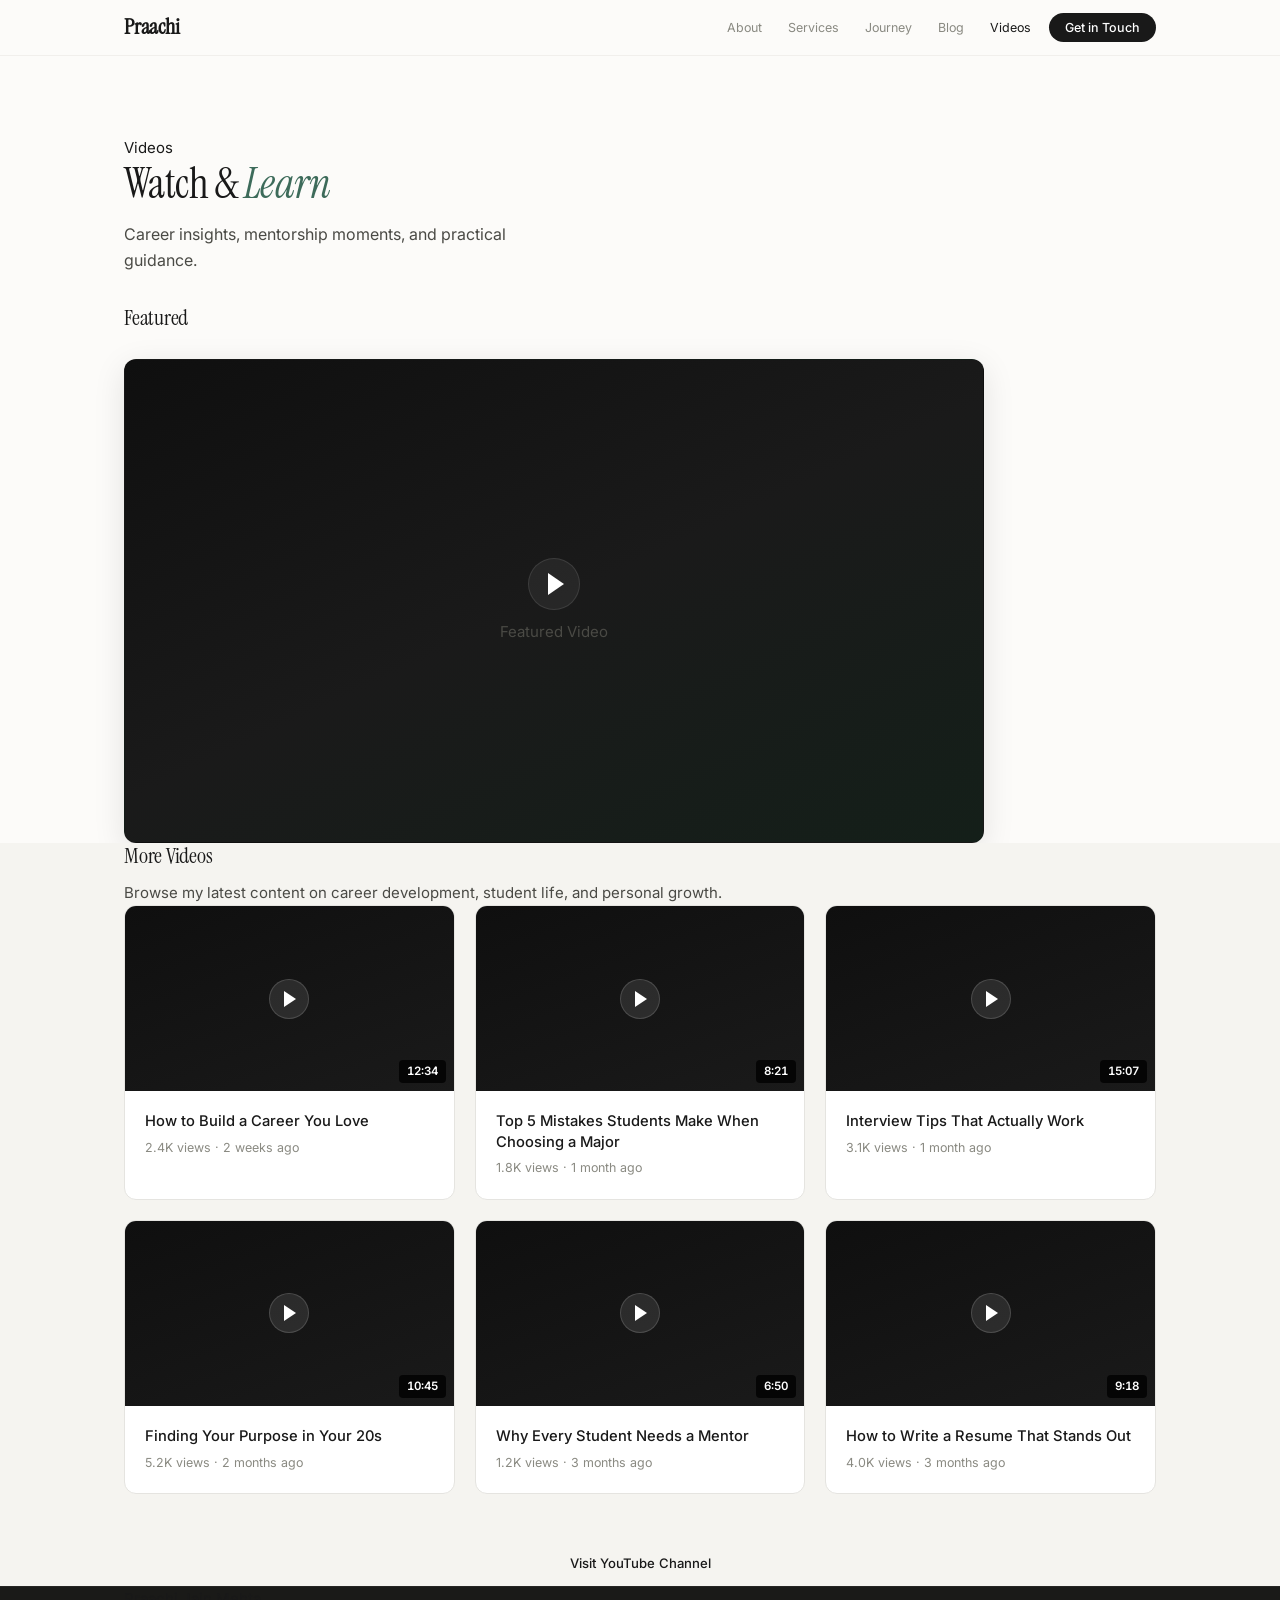
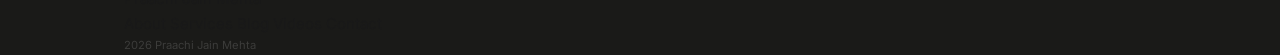
==== videos.html @ 2d302b3b "initial website draft" ====
<!DOCTYPE html>
<html lang="en">
<head>
  <meta charset="UTF-8" />
  <meta name="viewport" content="width=device-width, initial-scale=1.0" />
  <title>Videos — Praachi Jain Mehta</title>
  <meta name="description" content="Watch videos by Praachi Jain Mehta on career coaching, student counselling, and youth mentorship." />
  <link rel="preconnect" href="https://fonts.googleapis.com" />
  <link rel="preconnect" href="https://fonts.gstatic.com" crossorigin />
  <link href="https://fonts.googleapis.com/css2?family=Inter:wght@300;400;500;600&family=Instrument+Serif:ital@0;1&display=swap" rel="stylesheet" />
  <link rel="stylesheet" href="styles.css" />
  <link rel="stylesheet" href="videos.css" />
</head>
<body>

  <header class="nav-header">
    <nav class="nav container">
      <a href="index.html" class="nav-logo">Praachi<span class="nav-logo-dot"></span></a>
      <button class="nav-toggle" aria-label="Toggle menu">
        <span></span><span></span><span></span>
      </button>
      <ul class="nav-links">
        <li><a href="index.html#about">About</a></li>
        <li><a href="index.html#services">Services</a></li>
        <li><a href="index.html#achievements">Journey</a></li>
        <li><a href="index.html#blog">Blog</a></li>
        <li><a href="videos.html" class="active">Videos</a></li>
        <li><a href="index.html#contact" class="nav-cta">Get in Touch</a></li>
      </ul>
    </nav>
  </header>

  <main>
    <section class="videos-hero">
      <div class="container">
        <div class="section-label">Videos</div>
        <h1>Watch &amp; <em>Learn</em></h1>
        <p class="videos-hero-sub">Career insights, mentorship moments, and practical guidance.</p>
      </div>
    </section>

    <section class="videos-featured section">
      <div class="container">
        <h2>Featured</h2>
        <div class="video-embed-large">
          <div class="video-placeholder">
            <div class="video-placeholder-inner">
              <div class="play-btn">
                <svg width="20" height="24" viewBox="0 0 20 24" fill="none"><path d="M18 12L2 23V1L18 12Z" fill="white"/></svg>
              </div>
              <p class="video-placeholder-text">Featured Video</p>
            </div>
          </div>
        </div>
      </div>
    </section>

    <section class="videos-grid-section section">
      <div class="container">
        <h2>More Videos</h2>
        <p class="section-sub">Browse my latest content on career development, student life, and personal growth.</p>
        <div class="videos-grid">
          <div class="video-card">
            <div class="video-thumb">
              <div class="play-icon">
                <svg width="16" height="18" viewBox="0 0 16 18" fill="none"><path d="M14 9L2 17V1L14 9Z" fill="white"/></svg>
              </div>
              <span class="video-duration">12:34</span>
            </div>
            <div class="video-info">
              <h3>How to Build a Career You Love</h3>
              <p class="video-meta">2.4K views &middot; 2 weeks ago</p>
            </div>
          </div>
          <div class="video-card">
            <div class="video-thumb">
              <div class="play-icon">
                <svg width="16" height="18" viewBox="0 0 16 18" fill="none"><path d="M14 9L2 17V1L14 9Z" fill="white"/></svg>
              </div>
              <span class="video-duration">8:21</span>
            </div>
            <div class="video-info">
              <h3>Top 5 Mistakes Students Make When Choosing a Major</h3>
              <p class="video-meta">1.8K views &middot; 1 month ago</p>
            </div>
          </div>
          <div class="video-card">
            <div class="video-thumb">
              <div class="play-icon">
                <svg width="16" height="18" viewBox="0 0 16 18" fill="none"><path d="M14 9L2 17V1L14 9Z" fill="white"/></svg>
              </div>
              <span class="video-duration">15:07</span>
            </div>
            <div class="video-info">
              <h3>Interview Tips That Actually Work</h3>
              <p class="video-meta">3.1K views &middot; 1 month ago</p>
            </div>
          </div>
          <div class="video-card">
            <div class="video-thumb">
              <div class="play-icon">
                <svg width="16" height="18" viewBox="0 0 16 18" fill="none"><path d="M14 9L2 17V1L14 9Z" fill="white"/></svg>
              </div>
              <span class="video-duration">10:45</span>
            </div>
            <div class="video-info">
              <h3>Finding Your Purpose in Your 20s</h3>
              <p class="video-meta">5.2K views &middot; 2 months ago</p>
            </div>
          </div>
          <div class="video-card">
            <div class="video-thumb">
              <div class="play-icon">
                <svg width="16" height="18" viewBox="0 0 16 18" fill="none"><path d="M14 9L2 17V1L14 9Z" fill="white"/></svg>
              </div>
              <span class="video-duration">6:50</span>
            </div>
            <div class="video-info">
              <h3>Why Every Student Needs a Mentor</h3>
              <p class="video-meta">1.2K views &middot; 3 months ago</p>
            </div>
          </div>
          <div class="video-card">
            <div class="video-thumb">
              <div class="play-icon">
                <svg width="16" height="18" viewBox="0 0 16 18" fill="none"><path d="M14 9L2 17V1L14 9Z" fill="white"/></svg>
              </div>
              <span class="video-duration">9:18</span>
            </div>
            <div class="video-info">
              <h3>How to Write a Resume That Stands Out</h3>
              <p class="video-meta">4.0K views &middot; 3 months ago</p>
            </div>
          </div>
        </div>
        <div class="videos-cta">
          <a href="#" class="btn btn-secondary" target="_blank">Visit YouTube Channel</a>
        </div>
      </div>
    </section>
  </main>

  <footer class="footer">
    <div class="container footer-inner">
      <a href="index.html" class="footer-name">Praachi Jain Mehta</a>
      <nav class="footer-nav">
        <a href="index.html#about">About</a>
        <a href="index.html#services">Services</a>
        <a href="index.html#blog">Blog</a>
        <a href="videos.html">Videos</a>
        <a href="index.html#contact">Contact</a>
      </nav>
      <p class="footer-copy">2026 Praachi Jain Mehta</p>
    </div>
  </footer>

  <script src="script.js"></script>
</body>
</html>
---- styles.css ----
/* ========================================
   PRAACHI JAIN MEHTA — 3-Screen Design
   ======================================== */

*, *::before, *::after { box-sizing: border-box; margin: 0; padding: 0; }

:root {
  --bg: #FCFBF9;
  --surface: #FFFFFF;
  --surface-2: #F5F4F0;
  --dark: #111110;
  --dark-2: #1a1a18;
  --text: #191919;
  --text-2: #4a4a45;
  --text-3: #8a8a82;
  --accent: #3D6B5A;
  --accent-light: #EAF0ED;
  --accent-deep: #2D5243;
  --red-muted: #c45555;
  --border: #E5E4E0;
  --serif: 'Instrument Serif', Georgia, serif;
  --sans: 'Inter', system-ui, -apple-system, sans-serif;
  --radius: 12px;
  --radius-sm: 8px;
  --shadow: 0 2px 16px rgba(0,0,0,0.07);
  --shadow-lg: 0 8px 32px rgba(0,0,0,0.1);
  --max-w: 1080px;
  --nav-h: 56px;
  --ease: cubic-bezier(0.4, 0, 0.2, 1);
}

html { scroll-behavior: smooth; scroll-padding-top: var(--nav-h); }

body {
  font-family: var(--sans); background: var(--bg); color: var(--text);
  font-size: 15px; line-height: 1.65; -webkit-font-smoothing: antialiased; overflow-x: hidden;
}

a { color: inherit; text-decoration: none; }
ul { list-style: none; }
button { cursor: pointer; font-family: inherit; border: none; background: none; }
.container { max-width: var(--max-w); margin: 0 auto; padding: 0 24px; }

h1, h2, h3 { font-family: var(--serif); font-weight: 400; color: var(--text); }
h1 { font-size: clamp(1.8rem, 3.5vw, 2.6rem); line-height: 1.15; letter-spacing: -0.015em; }
h2 { font-size: clamp(1.6rem, 3vw, 2.2rem); line-height: 1.15; letter-spacing: -0.01em; }
h3 { font-size: 0.95rem; line-height: 1.3; font-family: var(--sans); font-weight: 600; }
h4 { font-size: 0.84rem; font-weight: 600; font-family: var(--sans); line-height: 1.35; }
p { color: var(--text-2); }
em { font-style: italic; }
strong { font-weight: 600; color: var(--text); }

.label {
  font-size: 0.68rem; font-weight: 600; letter-spacing: 0.16em;
  text-transform: uppercase; color: var(--accent); margin-bottom: 12px;
}
.label-light { color: rgba(255,255,255,0.4); }

/* BUTTONS */
.btn {
  display: inline-flex; align-items: center; gap: 8px;
  padding: 11px 24px; border-radius: 999px;
  font-size: 0.82rem; font-weight: 500; transition: all 0.25s var(--ease);
}
.btn-primary { background: var(--accent); color: #fff; }
.btn-primary:hover { background: var(--accent-deep); transform: translateY(-1px); box-shadow: 0 4px 16px rgba(61,107,90,0.3); }
.btn-ghost { color: var(--text-3); }
.btn-ghost:hover { color: var(--text); }

.btn-book {
  display: inline-flex; align-items: center; gap: 10px;
  padding: 16px 36px; border-radius: 999px;
  font-size: 0.92rem; font-weight: 600;
  background: #fff; color: var(--dark);
  transition: all 0.3s var(--ease);
  box-shadow: 0 2px 12px rgba(255,255,255,0.15);
}
.btn-book:hover {
  transform: translateY(-2px);
  box-shadow: 0 8px 32px rgba(255,255,255,0.2);
  background: var(--accent-light);
  color: var(--accent-deep);
}

/* ========================================
   NAV
   ======================================== */
.nav-header {
  position: fixed; top: 0; left: 0; right: 0; z-index: 100;
  background: rgba(252,251,249,0.9); backdrop-filter: blur(20px);
  -webkit-backdrop-filter: blur(20px); height: var(--nav-h);
  border-bottom: 1px solid rgba(229,228,224,0.5);
}
.nav { display: flex; align-items: center; justify-content: space-between; height: 100%; }
.nav-logo { font-family: var(--serif); font-size: 1.35rem; font-weight: 600; color: var(--text); letter-spacing: -0.01em; }
.nav-links { display: flex; align-items: center; gap: 2px; }
.nav-links a { font-size: 0.78rem; color: var(--text-3); padding: 6px 12px; border-radius: 999px; transition: color 0.2s; }
.nav-links a:hover { color: var(--text); }
.nav-cta {
  background: var(--text) !important; color: #fff !important;
  font-weight: 500 !important; padding: 7px 16px !important;
  margin-left: 4px !important;
}
.nav-cta:hover { background: var(--accent-deep) !important; }
.nav-toggle { display: none; flex-direction: column; gap: 4px; padding: 8px; }
.nav-toggle span { display: block; width: 18px; height: 1.5px; background: var(--text); border-radius: 2px; transition: all 0.3s; }

/* ========================================
   SCREEN LAYOUT
   ======================================== */
.screen { display: flex; align-items: center; }
.screen-grid {
  display: grid; grid-template-columns: 1fr 1fr;
  gap: 40px; align-items: center; width: 100%;
}
.screen-grid-flip { direction: ltr; }

/* ========================================
   SCREEN 1 — THE HOOK
   ======================================== */
.screen-1 {
  padding-top: calc(var(--nav-h) + 24px);
  padding-bottom: 24px;
  background: var(--bg);
}

.hook-questions { margin-bottom: 18px; }
.hook-questions h1 { margin-bottom: 10px; }
.hook-sub { font-size: 0.95rem; line-height: 1.7; max-width: 480px; }

.credibility-intro { margin-bottom: 18px; }
.credibility-intro p { font-size: 0.9rem; line-height: 1.65; margin-bottom: 8px; }
.cred-tagline { font-style: italic; color: var(--accent) !important; font-weight: 500; font-size: 0.92rem !important; }

.screen-1-cta { display: flex; gap: 10px; flex-wrap: wrap; }

/* Video containers */
.video-container {
  aspect-ratio: 16 / 9; border-radius: var(--radius); overflow: hidden;
  background: #0f0f0f; border: 1px solid rgba(0,0,0,0.06);
  box-shadow: var(--shadow-lg);
}
.video-container iframe { width: 100%; height: 100%; border: none; }

.video-placeholder {
  width: 100%; height: 100%;
  background: linear-gradient(155deg, #0f0f0f 0%, #1a1a1a 50%, #141f19 100%);
  display: flex; align-items: center; justify-content: center;
}
.video-placeholder-inner {
  display: flex; flex-direction: column; align-items: center; gap: 10px;
}
.play-btn {
  width: 52px; height: 52px; border-radius: 50%;
  background: rgba(255,255,255,0.06); border: 1px solid rgba(255,255,255,0.1);
  display: flex; align-items: center; justify-content: center; padding-left: 3px;
  transition: all 0.35s var(--ease);
}
.video-placeholder:hover .play-btn {
  background: var(--accent); border-color: var(--accent); transform: scale(1.08);
}
.video-placeholder-inner span {
  color: rgba(255,255,255,0.25); font-size: 0.72rem; font-weight: 500; letter-spacing: 0.06em;
}
.video-caption {
  font-size: 0.72rem; color: var(--text-3); text-align: center; margin-top: 10px;
}

/* ========================================
   SCREEN 2 — STORY + PROOF
   ======================================== */
.screen-2 {
  background: var(--surface);
  flex-direction: column;
  padding-top: var(--nav-h);
  min-height: auto;
}

.screen-2 > .container {
  padding-top: 64px;
  padding-bottom: 48px;
}

.screen-2-text h2 { margin-bottom: 20px; }
.screen-2-text p { font-size: 0.9rem; line-height: 1.75; margin-bottom: 12px; }
.story-closer { font-style: italic; color: var(--accent) !important; font-weight: 500; }

/* Awards strip */
.awards-strip {
  width: 100%; padding: 32px 0;
  background: var(--surface-2); border-top: 1px solid var(--border);
}
.awards-grid {
  display: grid; grid-template-columns: repeat(4, 1fr); gap: 24px;
}
.award {
  display: flex; gap: 14px; align-items: flex-start;
}
.award-icon {
  width: 40px; height: 40px; border-radius: 10px;
  background: var(--accent-light); color: var(--accent);
  display: flex; align-items: center; justify-content: center; flex-shrink: 0;
}
.award h4 { font-size: 0.8rem; color: var(--text); margin-bottom: 1px; }
.award span { font-size: 0.72rem; color: var(--text-3); }

/* ========================================
   SCREEN 3 — THE CTA
   ======================================== */
.screen-3 {
  background: var(--dark);
  color: #fff;
  padding: 80px 0;
  min-height: auto;
}

.cta-layout {
  display: grid; grid-template-columns: 1.2fr 0.8fr; gap: 64px; align-items: start;
}

.cta-content h2 { color: #fff; margin-bottom: 16px; }
.cta-content h2 em { color: #8BC4A9; }
.cta-desc { color: rgba(255,255,255,0.6); font-size: 0.92rem; line-height: 1.7; margin-bottom: 36px; }

.what-you-get { margin-bottom: 36px; }
.what-you-get h3 { color: rgba(255,255,255,0.5); font-size: 0.72rem; letter-spacing: 0.14em; text-transform: uppercase; margin-bottom: 16px; }

.benefit-list { display: flex; flex-direction: column; gap: 14px; }
.benefit {
  display: flex; gap: 12px; align-items: flex-start;
  font-size: 0.88rem; color: rgba(255,255,255,0.75); line-height: 1.55;
}
.benefit svg { color: var(--accent); flex-shrink: 0; margin-top: 1px; }
.benefit strong { color: #fff; }

.who-is-this-for { margin-bottom: 40px; }
.who-is-this-for h3 {
  color: rgba(255,255,255,0.5); font-size: 0.72rem;
  letter-spacing: 0.14em; text-transform: uppercase; margin-bottom: 14px;
}
.audience-tags { display: flex; flex-wrap: wrap; gap: 8px; }
.tag {
  font-size: 0.78rem; color: rgba(255,255,255,0.6);
  padding: 6px 14px; border: 1px solid rgba(255,255,255,0.12);
  border-radius: 999px; transition: all 0.2s;
}
.tag:hover { border-color: rgba(255,255,255,0.3); color: #fff; }

.book-note {
  font-size: 0.75rem; color: rgba(255,255,255,0.3);
  margin-top: 14px;
}

/* CTA Visual — Wave Graphic */
.cta-visual { padding-top: 24px; }

.wave-graphic {
  background: rgba(255,255,255,0.03);
  border: 1px solid rgba(255,255,255,0.06);
  border-radius: var(--radius);
  padding: 40px 36px;
  position: relative;
}

.wave-paths {
  display: grid;
  grid-template-columns: 1fr 1fr;
  gap: 32px;
  margin-bottom: 0;
}

.wave-path {
  display: flex;
  flex-direction: column;
  align-items: center;
  text-align: center;
}

.wave-label {
  font-size: 0.72rem; font-weight: 600; letter-spacing: 0.12em;
  text-transform: uppercase; color: rgba(255,255,255,0.3); margin-bottom: 16px;
}
.wave-label-good { color: var(--accent); }

.wave-animation {
  width: 100%;
  height: 120px;
  position: relative;
  overflow: hidden;
  border-radius: 8px;
  margin-bottom: 14px;
}

.wave-animation svg {
  width: 100%;
  height: 100%;
}

/* Chaotic wave - red tinted */
.wave-chaotic { background: rgba(196, 85, 85, 0.04); }
.wave-chaotic .wave-path-line {
  stroke: var(--red-muted);
  stroke-width: 3;
  fill: none;
  opacity: 0.7;
  stroke-dasharray: 600;
  stroke-dashoffset: 600;
  animation: drawWave 2s ease-out forwards;
}
.wave-chaotic .wave-figure {
  fill: var(--red-muted);
  opacity: 0.5;
  animation: figureDown 2s ease-out forwards;
}

/* Smooth wave - green tinted */
.wave-smooth { background: rgba(61, 107, 90, 0.06); }
.wave-smooth .wave-path-line {
  stroke: #8BC4A9;
  stroke-width: 3;
  fill: none;
  stroke-dasharray: 600;
  stroke-dashoffset: 600;
  animation: drawWave 2s ease-out 0.3s forwards;
}
.wave-smooth .wave-figure {
  fill: #8BC4A9;
  opacity: 0.8;
  animation: figureUp 2s ease-out 0.3s forwards;
}

@keyframes drawWave {
  to { stroke-dashoffset: 0; }
}
@keyframes figureDown {
  0% { transform: translate(0, 0); }
  100% { transform: translate(0, 8px); }
}
@keyframes figureUp {
  0% { transform: translate(0, 0); }
  100% { transform: translate(0, -8px); }
}

.wave-outcome {
  font-size: 0.82rem; color: var(--red-muted); font-weight: 600; opacity: 0.7;
}
.wave-outcome-good { color: #8BC4A9; opacity: 1; }

.thrive-message {
  text-align: center;
  margin-top: 36px;
}
.thrive-message p {
  font-family: var(--serif);
  font-size: clamp(1.3rem, 2.5vw, 1.7rem);
  color: rgba(255,255,255,0.7);
  line-height: 1.35;
}
.thrive-message strong {
  color: #8BC4A9;
  font-size: clamp(1.5rem, 3vw, 2rem);
  display: block;
  margin-top: 4px;
}

/* ========================================
   FOOTER
   ======================================== */
.footer {
  background: var(--dark-2);
  border-top: 1px solid rgba(255,255,255,0.05);
}

/* Row 1 — Speaking */
.footer-speaking {
  padding: 32px 0 24px;
  border-bottom: 1px solid rgba(255,255,255,0.06);
  text-align: center;
}
.footer-speaking-intro {
  font-size: 0.88rem;
  color: rgba(255,255,255,0.5);
  margin-bottom: 16px;
}
.speaking-topics {
  display: flex;
  flex-wrap: wrap;
  justify-content: center;
  gap: 8px;
  margin-bottom: 18px;
}
.speaking-topic {
  font-size: 0.75rem;
  color: rgba(255,255,255,0.55);
  padding: 6px 16px;
  border: 1px solid rgba(255,255,255,0.1);
  border-radius: 999px;
  transition: all 0.2s;
}
.speaking-topic:hover {
  border-color: rgba(255,255,255,0.25);
  color: rgba(255,255,255,0.8);
}
.footer-reach-out {
  font-size: 0.78rem;
  font-weight: 500;
  color: var(--accent);
  transition: color 0.2s;
}
.footer-reach-out:hover {
  color: #8BC4A9;
}

/* Row 2 — Contact bar */
.footer-contact {
  padding: 18px 0;
}
.footer-contact-inner {
  display: flex;
  align-items: center;
  justify-content: center;
  gap: 28px;
  flex-wrap: wrap;
}
.footer-link {
  display: inline-flex;
  align-items: center;
  gap: 6px;
  font-size: 0.75rem;
  color: rgba(255,255,255,0.35);
  transition: color 0.2s;
}
.footer-link:hover { color: rgba(255,255,255,0.7); }
.footer-link svg { width: 16px; height: 16px; flex-shrink: 0; }
.footer-copy {
  font-size: 0.7rem;
  color: rgba(255,255,255,0.15);
}

/* ========================================
   RESPONSIVE
   ======================================== */
@media (max-width: 900px) {
  .screen-1 { padding-top: calc(var(--nav-h) + 20px); padding-bottom: 24px; }

  .screen-grid { grid-template-columns: 1fr; gap: 32px; }

  .screen-1-video { order: -1; }

  .screen-2 > .container { padding-top: 48px; padding-bottom: 36px; }
  .screen-2-video { order: -1; }

  .awards-grid { grid-template-columns: repeat(2, 1fr); gap: 16px; }

  .screen-3 { padding: 56px 0; }
  .cta-layout { grid-template-columns: 1fr; gap: 40px; }

  .footer-contact-inner { gap: 16px; }
  .speaking-topics { gap: 6px; }
}

@media (max-width: 640px) {
  .container { padding: 0 18px; }
  :root { --nav-h: 48px; }

  .nav-links { display: none; }
  .nav-links.open {
    display: flex; flex-direction: column; position: fixed;
    top: var(--nav-h); left: 0; right: 0;
    background: rgba(252,251,249,0.98); backdrop-filter: blur(20px);
    border-bottom: 1px solid var(--border);
    padding: 12px 18px 18px; gap: 2px;
  }
  .nav-links.open .nav-cta {
    margin-left: 0 !important; margin-top: 8px !important;
    text-align: center; justify-content: center;
  }
  .nav-toggle { display: flex; }

  .screen-1 { padding-top: calc(var(--nav-h) + 16px); padding-bottom: 20px; }
  h1 { font-size: 1.55rem; }
  h2 { font-size: 1.4rem; }

  .screen-1-cta { flex-direction: column; }
  .screen-1-cta .btn { justify-content: center; }

  .awards-grid { grid-template-columns: 1fr; gap: 14px; }

  .btn-book { width: 100%; justify-content: center; padding: 14px 24px; font-size: 0.86rem; }

  .wave-graphic { padding: 24px; }
  .wave-paths { grid-template-columns: 1fr; gap: 20px; }
  .wave-animation { height: 90px; }

  .screen-3 { padding: 44px 0; }
}

@media (max-width: 380px) {
  h1 { font-size: 1.35rem; }
  .hook-sub { font-size: 0.86rem; }
  .credibility-intro p { font-size: 0.84rem; }
}

/* ========================================
   ANIMATIONS
   ======================================== */
@keyframes fadeIn {
  from { opacity: 0; transform: translateY(16px); }
  to   { opacity: 1; transform: translateY(0); }
}

.screen-1-text > * {
  opacity: 0; animation: fadeIn 0.5s var(--ease) forwards;
}
.screen-1-text > *:nth-child(1) { animation-delay: 0.05s; }
.screen-1-text > *:nth-child(2) { animation-delay: 0.15s; }
.screen-1-text > *:nth-child(3) { animation-delay: 0.25s; }

.screen-1-video {
  opacity: 0; animation: fadeIn 0.6s var(--ease) 0.3s forwards;
}

/* Scroll reveal */
.reveal { opacity: 0; transform: translateY(20px); transition: all 0.5s var(--ease); }
.reveal.visible { opacity: 1; transform: translateY(0); }

.nav-header.scrolled { box-shadow: 0 1px 8px rgba(0,0,0,0.05); }
.nav-links a.active { color: var(--text); }

::selection { background: var(--accent-light); color: var(--accent-deep); }
:focus-visible { outline: 2px solid var(--accent); outline-offset: 2px; }
::-webkit-scrollbar { width: 5px; }
::-webkit-scrollbar-track { background: transparent; }
::-webkit-scrollbar-thumb { background: var(--border); border-radius: 5px; }
---- videos.css ----
/* Videos Page */

.videos-hero {
  padding-top: calc(var(--nav-h) + 80px);
  padding-bottom: 32px;
}

.videos-hero h1 { margin-bottom: 12px; }
.videos-hero h1 em { color: var(--accent); }

.videos-hero-sub {
  font-size: 1rem;
  color: var(--text-2);
  max-width: 420px;
}

.videos-featured h2 {
  margin-bottom: 28px;
  font-size: 1.4rem;
}

.video-embed-large {
  max-width: 860px;
}

.video-embed-large .video-placeholder {
  aspect-ratio: 16 / 9;
  border-radius: var(--radius);
  overflow: hidden;
  border: 1px solid rgba(0,0,0,0.06);
  box-shadow: var(--shadow-lg);
}

.videos-grid-section { background: var(--surface-2); }
.videos-grid-section h2 { margin-bottom: 12px; font-size: 1.4rem; }

.videos-grid {
  display: grid;
  grid-template-columns: repeat(3, 1fr);
  gap: 20px;
  margin-bottom: 48px;
}

.video-card {
  background: var(--surface);
  border: 1px solid var(--border);
  border-radius: var(--radius);
  overflow: hidden;
  transition: all 0.25s var(--ease);
  cursor: pointer;
}

.video-card:hover {
  box-shadow: var(--shadow-lg);
  transform: translateY(-3px);
  border-color: transparent;
}

.video-thumb {
  aspect-ratio: 16 / 9;
  background: linear-gradient(160deg, #0f0f0f, #1a1a1a);
  display: flex;
  align-items: center;
  justify-content: center;
  position: relative;
}

.play-icon {
  width: 40px;
  height: 40px;
  border-radius: 50%;
  background: rgba(255,255,255,0.1);
  border: 1px solid rgba(255,255,255,0.15);
  display: flex;
  align-items: center;
  justify-content: center;
  padding-left: 2px;
  transition: all 0.3s;
}

.video-card:hover .play-icon {
  background: var(--accent);
  border-color: var(--accent);
}

.video-duration {
  position: absolute;
  bottom: 8px;
  right: 8px;
  background: rgba(0,0,0,0.8);
  color: #fff;
  font-size: 0.72rem;
  font-weight: 600;
  padding: 2px 8px;
  border-radius: 4px;
  font-variant-numeric: tabular-nums;
}

.video-info { padding: 20px; }

.video-info h3 {
  font-family: var(--sans);
  font-weight: 500;
  font-size: 0.92rem;
  line-height: 1.4;
  margin-bottom: 6px;
  color: var(--text);
}

.video-meta {
  font-size: 0.78rem;
  color: var(--text-3);
}

.videos-cta { text-align: center; }

@media (max-width: 900px) {
  .videos-grid { grid-template-columns: repeat(2, 1fr); }
}

@media (max-width: 640px) {
  .videos-grid { grid-template-columns: 1fr; }
}
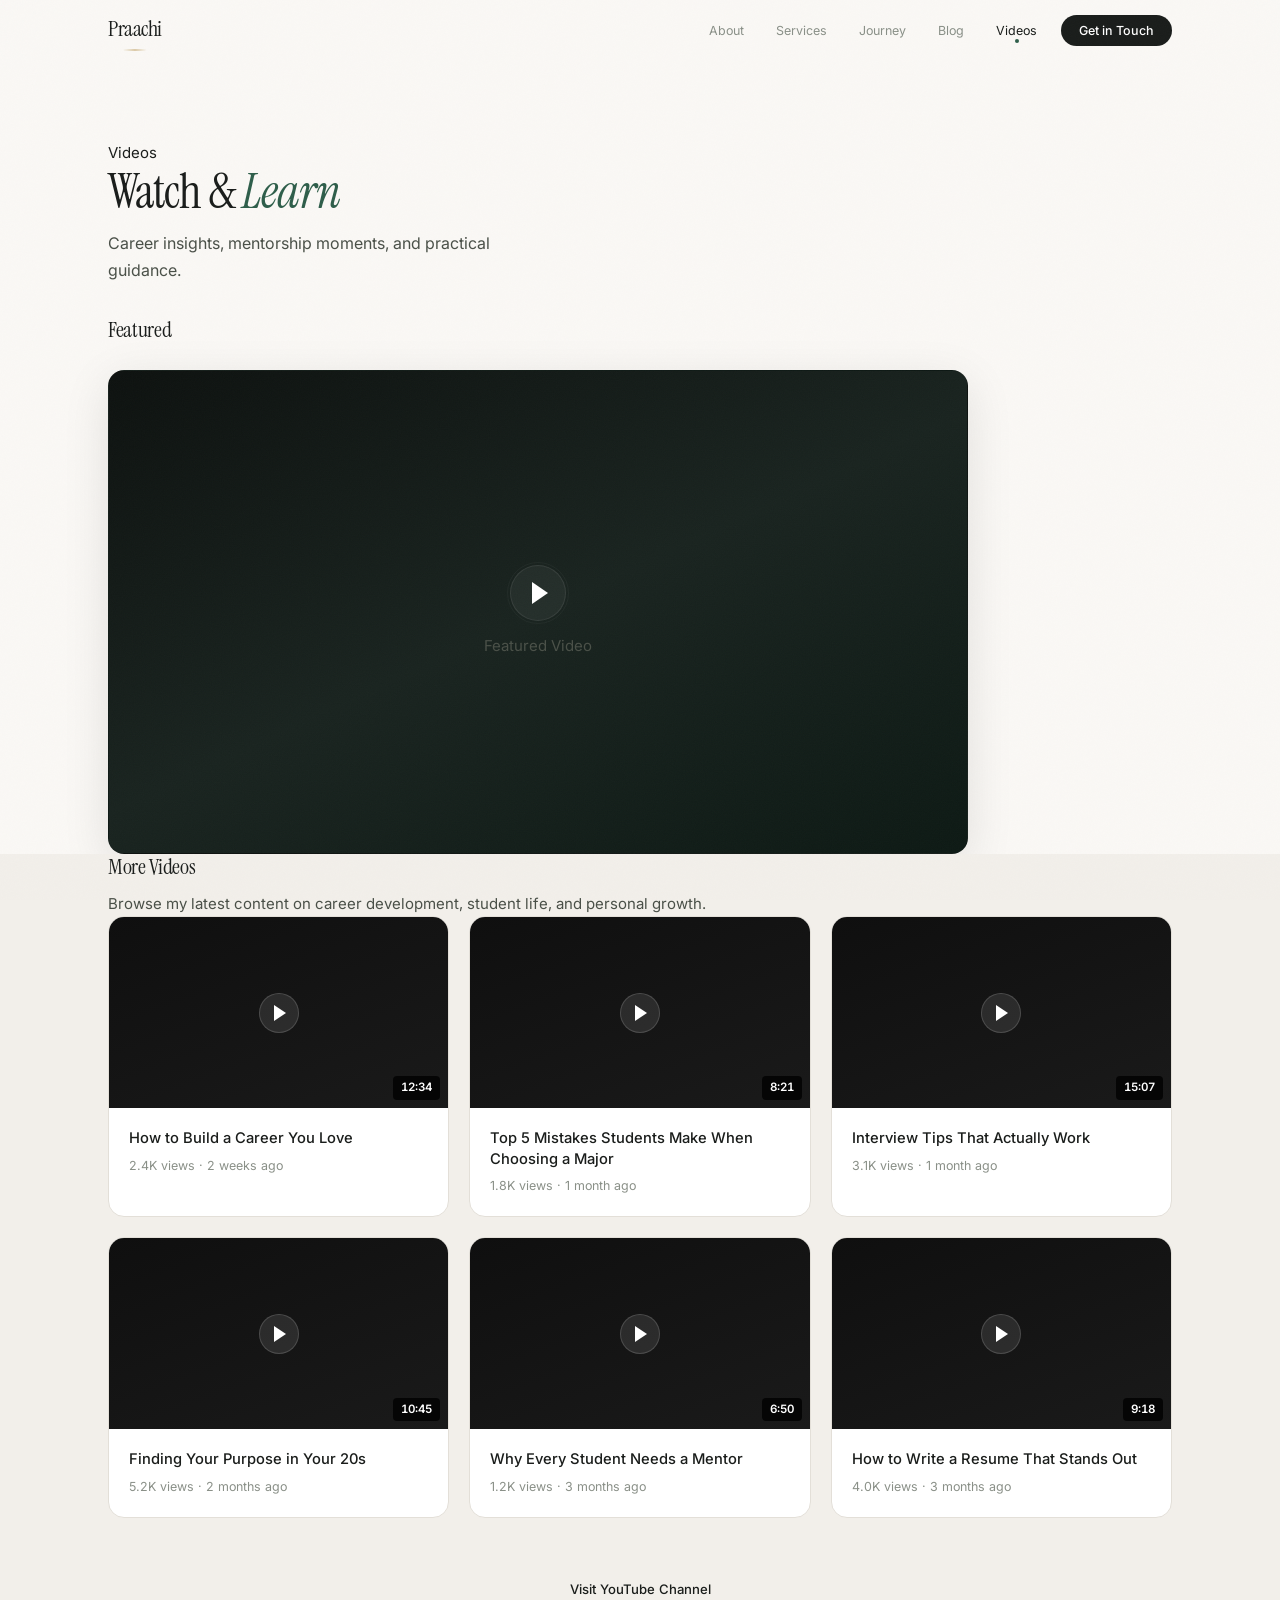
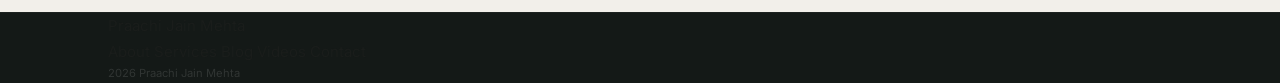
==== commit 9691ae3e: "Redesign My Story section into education/experience dual-panel layout Replace the meandering river j" ====
--- a/videos.html
+++ b/videos.html
@@ -8,6 +8,7 @@
   <link rel="preconnect" href="https://fonts.googleapis.com" />
   <link rel="preconnect" href="https://fonts.gstatic.com" crossorigin />
   <link href="https://fonts.googleapis.com/css2?family=Inter:wght@300;400;500;600&family=Instrument+Serif:ital@0;1&display=swap" rel="stylesheet" />
+  <link rel="icon" href="favicon.svg" type="image/svg+xml" />
   <link rel="stylesheet" href="styles.css" />
   <link rel="stylesheet" href="videos.css" />
 </head>
--- a/styles.css
+++ b/styles.css
@@ -1,534 +1,943 @@
 /* ========================================
-   PRAACHI JAIN MEHTA — 3-Screen Design
+   PRAACHI JAIN MEHTA — Editorial Warmth
    ======================================== */
 
 *, *::before, *::after { box-sizing: border-box; margin: 0; padding: 0; }
 
 :root {
-  --bg: #FCFBF9;
+  --bg: #FAF8F5;
   --surface: #FFFFFF;
-  --surface-2: #F5F4F0;
-  --dark: #111110;
-  --dark-2: #1a1a18;
-  --text: #191919;
-  --text-2: #4a4a45;
-  --text-3: #8a8a82;
-  --accent: #3D6B5A;
-  --accent-light: #EAF0ED;
-  --accent-deep: #2D5243;
-  --red-muted: #c45555;
-  --border: #E5E4E0;
+  --surface-2: #F2EFEA;
+  --dark: #0E1210;
+  --dark-2: #141917;
+  --text: #1A1D1B;
+  --text-2: #4A5048;
+  --text-3: #8A9088;
+  --accent: #2E5E4A;
+  --accent-light: #E8F0EB;
+  --accent-deep: #1B3F30;
+  --accent-glow: #4A9B78;
+  --warm: #C2A267;
+  --warm-light: #F5ECD8;
+  --red-muted: #B85450;
+  --border: #E3DFD8;
   --serif: 'Instrument Serif', Georgia, serif;
   --sans: 'Inter', system-ui, -apple-system, sans-serif;
-  --radius: 12px;
-  --radius-sm: 8px;
-  --shadow: 0 2px 16px rgba(0,0,0,0.07);
-  --shadow-lg: 0 8px 32px rgba(0,0,0,0.1);
-  --max-w: 1080px;
-  --nav-h: 56px;
-  --ease: cubic-bezier(0.4, 0, 0.2, 1);
+  --radius: 16px;
+  --radius-sm: 10px;
+  --shadow: 0 2px 20px rgba(0,0,0,0.06);
+  --shadow-lg: 0 12px 48px rgba(0,0,0,0.1);
+  --max-w: 1120px;
+  --nav-h: 60px;
+  --ease: cubic-bezier(0.22, 1, 0.36, 1);
+  --ease-out: cubic-bezier(0, 0, 0.2, 1);
 }
 
 html { scroll-behavior: smooth; scroll-padding-top: var(--nav-h); }
 
 body {
-  font-family: var(--sans); background: var(--bg); color: var(--text);
-  font-size: 15px; line-height: 1.65; -webkit-font-smoothing: antialiased; overflow-x: hidden;
+  font-family: var(--sans);
+  background: var(--bg);
+  color: var(--text);
+  font-size: 15px;
+  line-height: 1.7;
+  -webkit-font-smoothing: antialiased;
+  -moz-osx-font-smoothing: grayscale;
+  overflow-x: hidden;
+}
+
+/* Grain texture overlay */
+body::after {
+  content: '';
+  position: fixed;
+  inset: 0;
+  pointer-events: none;
+  z-index: 9999;
+  opacity: 0.022;
+  background-image: url("data:image/svg+xml,%3Csvg viewBox='0 0 256 256' xmlns='http://www.w3.org/2000/svg'%3E%3Cfilter id='noise'%3E%3CfeTurbulence type='fractalNoise' baseFrequency='0.9' numOctaves='4' stitchTiles='stitch'/%3E%3C/filter%3E%3Crect width='100%25' height='100%25' filter='url(%23noise)'/%3E%3C/svg%3E");
+  background-repeat: repeat;
+  background-size: 256px;
 }
 
 a { color: inherit; text-decoration: none; }
 ul { list-style: none; }
 button { cursor: pointer; font-family: inherit; border: none; background: none; }
-.container { max-width: var(--max-w); margin: 0 auto; padding: 0 24px; }
+.container { max-width: var(--max-w); margin: 0 auto; padding: 0 28px; }
 
 h1, h2, h3 { font-family: var(--serif); font-weight: 400; color: var(--text); }
-h1 { font-size: clamp(1.8rem, 3.5vw, 2.6rem); line-height: 1.15; letter-spacing: -0.015em; }
-h2 { font-size: clamp(1.6rem, 3vw, 2.2rem); line-height: 1.15; letter-spacing: -0.01em; }
-h3 { font-size: 0.95rem; line-height: 1.3; font-family: var(--sans); font-weight: 600; }
-h4 { font-size: 0.84rem; font-weight: 600; font-family: var(--sans); line-height: 1.35; }
+h1 { font-size: clamp(2rem, 4vw, 3rem); line-height: 1.1; letter-spacing: -0.02em; }
+h2 { font-size: clamp(1.7rem, 3.5vw, 2.5rem); line-height: 1.12; letter-spacing: -0.015em; }
+h3 { font-size: 0.88rem; line-height: 1.4; font-family: var(--sans); font-weight: 600; }
+h4 { font-size: 0.82rem; font-weight: 600; font-family: var(--sans); line-height: 1.35; }
 p { color: var(--text-2); }
 em { font-style: italic; }
 strong { font-weight: 600; color: var(--text); }
 
 .label {
-  font-size: 0.68rem; font-weight: 600; letter-spacing: 0.16em;
-  text-transform: uppercase; color: var(--accent); margin-bottom: 12px;
-}
-.label-light { color: rgba(255,255,255,0.4); }
+  font-size: 0.65rem; font-weight: 600; letter-spacing: 0.2em;
+  text-transform: uppercase; color: var(--accent); margin-bottom: 14px;
+  display: inline-flex; align-items: center; gap: 8px;
+}
+.label::before {
+  content: '';
+  width: 24px; height: 1px;
+  background: var(--accent);
+}
+.label-light { color: rgba(255,255,255,0.35); }
+.label-light::before { background: rgba(255,255,255,0.2); }
 
 /* BUTTONS */
 .btn {
   display: inline-flex; align-items: center; gap: 8px;
-  padding: 11px 24px; border-radius: 999px;
-  font-size: 0.82rem; font-weight: 500; transition: all 0.25s var(--ease);
-}
-.btn-primary { background: var(--accent); color: #fff; }
-.btn-primary:hover { background: var(--accent-deep); transform: translateY(-1px); box-shadow: 0 4px 16px rgba(61,107,90,0.3); }
+  padding: 12px 28px; border-radius: 999px;
+  font-size: 0.82rem; font-weight: 500;
+  transition: all 0.4s var(--ease);
+  position: relative;
+}
+.btn-primary {
+  background: var(--accent); color: #fff;
+  box-shadow: 0 2px 12px rgba(46,94,74,0.2);
+}
+.btn-primary:hover {
+  background: var(--accent-deep);
+  transform: translateY(-2px);
+  box-shadow: 0 8px 24px rgba(46,94,74,0.3);
+}
 .btn-ghost { color: var(--text-3); }
 .btn-ghost:hover { color: var(--text); }
-
-.btn-book {
-  display: inline-flex; align-items: center; gap: 10px;
-  padding: 16px 36px; border-radius: 999px;
-  font-size: 0.92rem; font-weight: 600;
-  background: #fff; color: var(--dark);
-  transition: all 0.3s var(--ease);
-  box-shadow: 0 2px 12px rgba(255,255,255,0.15);
-}
-.btn-book:hover {
-  transform: translateY(-2px);
-  box-shadow: 0 8px 32px rgba(255,255,255,0.2);
-  background: var(--accent-light);
-  color: var(--accent-deep);
-}
-
-/* ========================================
-   NAV
-   ======================================== */
+.btn-ghost::after {
+  content: '\2192'; margin-left: 2px;
+  transition: transform 0.3s var(--ease);
+}
+.btn-ghost:hover::after { transform: translateX(3px); }
+
+/* NAV */
 .nav-header {
   position: fixed; top: 0; left: 0; right: 0; z-index: 100;
-  background: rgba(252,251,249,0.9); backdrop-filter: blur(20px);
-  -webkit-backdrop-filter: blur(20px); height: var(--nav-h);
-  border-bottom: 1px solid rgba(229,228,224,0.5);
+  background: rgba(250,248,245,0.85);
+  backdrop-filter: blur(24px) saturate(1.2);
+  -webkit-backdrop-filter: blur(24px) saturate(1.2);
+  height: var(--nav-h);
+  border-bottom: 1px solid transparent;
+  transition: all 0.4s var(--ease);
+}
+.nav-header.scrolled {
+  border-bottom-color: transparent;
+  box-shadow: 0 1px 12px rgba(0,0,0,0.04);
+  background: rgba(250,248,245,0.92);
+}
+.nav-header::after {
+  content: '';
+  position: absolute;
+  bottom: 0; left: 0; right: 0;
+  height: 1px;
+  background: linear-gradient(90deg, transparent 5%, var(--warm) 30%, var(--warm) 70%, transparent 95%);
+  opacity: 0;
+  transition: opacity 0.4s var(--ease);
+}
+.nav-header.scrolled::after {
+  opacity: 0.35;
 }
 .nav { display: flex; align-items: center; justify-content: space-between; height: 100%; }
-.nav-logo { font-family: var(--serif); font-size: 1.35rem; font-weight: 600; color: var(--text); letter-spacing: -0.01em; }
-.nav-links { display: flex; align-items: center; gap: 2px; }
-.nav-links a { font-size: 0.78rem; color: var(--text-3); padding: 6px 12px; border-radius: 999px; transition: color 0.2s; }
+.nav-logo {
+  font-family: var(--serif);
+  font-size: 1.4rem;
+  font-weight: 500;
+  color: var(--text);
+  letter-spacing: -0.02em;
+  position: relative;
+}
+.nav-logo::after {
+  content: '';
+  position: absolute;
+  bottom: -2px; left: 50%;
+  transform: translateX(-50%);
+  width: 45%;
+  height: 2px;
+  border-radius: 2px;
+  background: linear-gradient(90deg, transparent, var(--warm), transparent);
+  opacity: 0.55;
+  transition: opacity 0.4s var(--ease), width 0.4s var(--ease);
+}
+.nav-logo:hover::after {
+  opacity: 0.85;
+  width: 65%;
+}
+.nav-links { display: flex; align-items: center; gap: 4px; }
+.nav-links a {
+  font-size: 0.78rem; color: var(--text-3);
+  padding: 7px 14px; border-radius: 999px;
+  transition: all 0.3s var(--ease);
+  position: relative;
+}
 .nav-links a:hover { color: var(--text); }
+.nav-links a.active { color: var(--text); }
+.nav-links a.active::after {
+  content: '';
+  position: absolute; bottom: 2px; left: 50%; transform: translateX(-50%);
+  width: 4px; height: 4px; border-radius: 50%;
+  background: var(--accent);
+}
 .nav-cta {
-  background: var(--text) !important; color: #fff !important;
-  font-weight: 500 !important; padding: 7px 16px !important;
-  margin-left: 4px !important;
-}
-.nav-cta:hover { background: var(--accent-deep) !important; }
-.nav-toggle { display: none; flex-direction: column; gap: 4px; padding: 8px; }
-.nav-toggle span { display: block; width: 18px; height: 1.5px; background: var(--text); border-radius: 2px; transition: all 0.3s; }
-
-/* ========================================
-   SCREEN LAYOUT
-   ======================================== */
-.screen { display: flex; align-items: center; }
+  background: var(--text) !important;
+  color: #fff !important;
+  font-weight: 500 !important;
+  padding: 8px 18px !important;
+  margin-left: 6px !important;
+}
+.nav-cta:hover { background: var(--accent) !important; }
+.nav-toggle { display: none; flex-direction: column; gap: 5px; padding: 8px; }
+.nav-toggle span {
+  display: block; width: 20px; height: 1.5px;
+  background: var(--text); border-radius: 2px;
+  transition: all 0.3s var(--ease);
+  transform-origin: center;
+}
+
+/* SCREEN LAYOUT */
+.screen { display: flex; align-items: center; min-height: 100vh; }
 .screen-grid {
   display: grid; grid-template-columns: 1fr 1fr;
-  gap: 40px; align-items: center; width: 100%;
+  gap: 48px; align-items: center; width: 100%;
 }
 .screen-grid-flip { direction: ltr; }
 
-/* ========================================
-   SCREEN 1 — THE HOOK
-   ======================================== */
+/* SCREEN 1 — THE HOOK */
 .screen-1 {
-  padding-top: calc(var(--nav-h) + 24px);
-  padding-bottom: 24px;
+  padding-top: calc(var(--nav-h) + 40px);
+  padding-bottom: 40px;
   background: var(--bg);
-}
-
-.hook-questions { margin-bottom: 18px; }
-.hook-questions h1 { margin-bottom: 10px; }
-.hook-sub { font-size: 0.95rem; line-height: 1.7; max-width: 480px; }
-
-.credibility-intro { margin-bottom: 18px; }
-.credibility-intro p { font-size: 0.9rem; line-height: 1.65; margin-bottom: 8px; }
-.cred-tagline { font-style: italic; color: var(--accent) !important; font-weight: 500; font-size: 0.92rem !important; }
-
-.screen-1-cta { display: flex; gap: 10px; flex-wrap: wrap; }
+  position: relative;
+  min-height: 100vh;
+}
+/* Warm radial spotlight behind hero text */
+.screen-1::before {
+  content: '';
+  position: absolute;
+  top: 15%; left: 5%;
+  width: 700px; height: 700px;
+  background: radial-gradient(circle, rgba(194,162,103,0.12) 0%, rgba(194,162,103,0.05) 40%, transparent 70%);
+  pointer-events: none;
+  z-index: 0;
+}
+.screen-1::after {
+  content: '';
+  position: absolute;
+  bottom: -10%; right: 0%;
+  width: 600px; height: 600px;
+  background: radial-gradient(circle, rgba(46,94,74,0.06) 0%, transparent 65%);
+  pointer-events: none;
+  z-index: 0;
+}
+
+/* Floating hero orbs */
+.hero-orb {
+  position: absolute;
+  border-radius: 50%;
+  pointer-events: none;
+  filter: blur(90px);
+  z-index: 0;
+}
+.hero-orb-1 {
+  width: 500px; height: 500px;
+  background: rgba(46,94,74,0.10);
+  top: 5%; left: -10%;
+  animation: heroDrift1 20s ease-in-out infinite;
+}
+.hero-orb-2 {
+  width: 400px; height: 400px;
+  background: rgba(194,162,103,0.09);
+  bottom: 0%; right: -8%;
+  animation: heroDrift2 24s ease-in-out infinite;
+}
+.hero-orb-3 {
+  width: 300px; height: 300px;
+  background: rgba(46,94,74,0.06);
+  top: 45%; left: 40%;
+  animation: heroDrift3 18s ease-in-out infinite;
+}
+
+@keyframes heroDrift1 {
+  0%, 100% { transform: translate(0, 0); }
+  33% { transform: translate(30px, -20px); }
+  66% { transform: translate(-15px, 25px); }
+}
+@keyframes heroDrift2 {
+  0%, 100% { transform: translate(0, 0); }
+  33% { transform: translate(-25px, 30px); }
+  66% { transform: translate(20px, -15px); }
+}
+@keyframes heroDrift3 {
+  0%, 100% { transform: translate(0, 0); }
+  33% { transform: translate(20px, 15px); }
+  66% { transform: translate(-30px, -20px); }
+}
+
+.screen-grid { position: relative; z-index: 1; }
+
+.hook-questions { margin-bottom: 20px; }
+.hook-questions h1 { margin-bottom: 12px; }
+.hook-questions h1 em {
+  font-style: italic;
+  color: var(--accent);
+}
+.hook-sub { font-size: 0.95rem; line-height: 1.75; max-width: 500px; }
+
+.credibility-intro { margin-bottom: 22px; }
+.credibility-intro p { font-size: 0.9rem; line-height: 1.7; margin-bottom: 10px; }
+.cred-tagline {
+  font-style: italic;
+  font-family: var(--serif);
+  color: var(--accent) !important;
+  font-weight: 500;
+  font-size: 1.1rem !important;
+}
+
+.screen-1-cta { display: flex; gap: 12px; flex-wrap: wrap; }
 
 /* Video containers */
 .video-container {
   aspect-ratio: 16 / 9; border-radius: var(--radius); overflow: hidden;
-  background: #0f0f0f; border: 1px solid rgba(0,0,0,0.06);
-  box-shadow: var(--shadow-lg);
+  background: #0f0f0f;
+  box-shadow: var(--shadow-lg), 0 0 0 1px rgba(0,0,0,0.04);
+  transition: transform 0.5s var(--ease), box-shadow 0.5s var(--ease);
+}
+.video-container:hover {
+  transform: translateY(-4px) scale(1.005);
+  box-shadow: 0 20px 60px rgba(0,0,0,0.14), 0 0 0 1px rgba(0,0,0,0.04);
 }
 .video-container iframe { width: 100%; height: 100%; border: none; }
+
+.video-thumb-link {
+  display: block; width: 100%; height: 100%; position: relative;
+  text-decoration: none;
+}
+.video-thumb-img {
+  width: 100%; height: 100%; object-fit: cover; display: block;
+  transition: transform 0.6s var(--ease);
+}
+.video-thumb-overlay {
+  position: absolute; inset: 0;
+  background: rgba(0,0,0,0.3);
+  display: flex; align-items: center; justify-content: center;
+  transition: background 0.4s var(--ease);
+}
+.video-thumb-link:hover .video-thumb-img { transform: scale(1.05); }
+.video-thumb-link:hover .video-thumb-overlay { background: rgba(0,0,0,0.15); }
+.video-thumb-link:hover .play-btn {
+  background: var(--accent); border-color: var(--accent);
+  transform: scale(1.1);
+  box-shadow: 0 0 30px rgba(74,155,120,0.3);
+}
 
 .video-placeholder {
   width: 100%; height: 100%;
-  background: linear-gradient(155deg, #0f0f0f 0%, #1a1a1a 50%, #141f19 100%);
+  background: linear-gradient(155deg, #0e1210 0%, #1a2420 50%, #0e1a15 100%);
   display: flex; align-items: center; justify-content: center;
+  cursor: pointer;
 }
 .video-placeholder-inner {
-  display: flex; flex-direction: column; align-items: center; gap: 10px;
+  display: flex; flex-direction: column; align-items: center; gap: 12px;
 }
 .play-btn {
-  width: 52px; height: 52px; border-radius: 50%;
-  background: rgba(255,255,255,0.06); border: 1px solid rgba(255,255,255,0.1);
-  display: flex; align-items: center; justify-content: center; padding-left: 3px;
-  transition: all 0.35s var(--ease);
+  width: 56px; height: 56px; border-radius: 50%;
+  background: rgba(255,255,255,0.05);
+  border: 1px solid rgba(255,255,255,0.08);
+  display: flex; align-items: center; justify-content: center;
+  padding-left: 3px;
+  transition: all 0.5s var(--ease);
+  position: relative;
+}
+.play-btn::after {
+  content: '';
+  position: absolute; inset: -4px;
+  border-radius: 50%;
+  border: 1px solid rgba(255,255,255,0.04);
+  transition: all 0.5s var(--ease);
 }
 .video-placeholder:hover .play-btn {
-  background: var(--accent); border-color: var(--accent); transform: scale(1.08);
+  background: var(--accent);
+  border-color: var(--accent);
+  transform: scale(1.1);
+  box-shadow: 0 0 30px rgba(74,155,120,0.3);
+}
+.video-placeholder:hover .play-btn::after {
+  inset: -8px;
+  border-color: rgba(74,155,120,0.2);
 }
 .video-placeholder-inner span {
-  color: rgba(255,255,255,0.25); font-size: 0.72rem; font-weight: 500; letter-spacing: 0.06em;
+  color: rgba(255,255,255,0.2);
+  font-size: 0.7rem; font-weight: 500; letter-spacing: 0.1em;
+  text-transform: uppercase;
 }
 .video-caption {
-  font-size: 0.72rem; color: var(--text-3); text-align: center; margin-top: 10px;
-}
-
-/* ========================================
-   SCREEN 2 — STORY + PROOF
-   ======================================== */
+  font-size: 0.72rem; color: var(--text-3); text-align: center;
+  margin-top: 12px; font-style: italic;
+  font-family: var(--serif);
+}
+
+/* SCREEN 2 — STORY + PROOF */
 .screen-2 {
   background: var(--surface);
   flex-direction: column;
   padding-top: var(--nav-h);
-  min-height: auto;
+  min-height: 100vh;
+  position: relative;
+  justify-content: center;
+}
+.screen-2::before {
+  content: '';
+  position: absolute; top: 0; left: 0; right: 0;
+  height: 1px;
+  background: linear-gradient(90deg, transparent, var(--border), var(--warm), var(--border), transparent);
 }
 
 .screen-2 > .container {
-  padding-top: 64px;
-  padding-bottom: 48px;
-}
-
-.screen-2-text h2 { margin-bottom: 20px; }
-.screen-2-text p { font-size: 0.9rem; line-height: 1.75; margin-bottom: 12px; }
-.story-closer { font-style: italic; color: var(--accent) !important; font-weight: 500; }
-
-/* Awards strip */
-.awards-strip {
-  width: 100%; padding: 32px 0;
-  background: var(--surface-2); border-top: 1px solid var(--border);
-}
-.awards-grid {
-  display: grid; grid-template-columns: repeat(4, 1fr); gap: 24px;
-}
-.award {
-  display: flex; gap: 14px; align-items: flex-start;
-}
-.award-icon {
-  width: 40px; height: 40px; border-radius: 10px;
-  background: var(--accent-light); color: var(--accent);
-  display: flex; align-items: center; justify-content: center; flex-shrink: 0;
-}
-.award h4 { font-size: 0.8rem; color: var(--text); margin-bottom: 1px; }
-.award span { font-size: 0.72rem; color: var(--text-3); }
-
-/* ========================================
-   SCREEN 3 — THE CTA
-   ======================================== */
-.screen-3 {
-  background: var(--dark);
-  color: #fff;
-  padding: 80px 0;
-  min-height: auto;
-}
-
-.cta-layout {
-  display: grid; grid-template-columns: 1.2fr 0.8fr; gap: 64px; align-items: start;
-}
-
-.cta-content h2 { color: #fff; margin-bottom: 16px; }
-.cta-content h2 em { color: #8BC4A9; }
-.cta-desc { color: rgba(255,255,255,0.6); font-size: 0.92rem; line-height: 1.7; margin-bottom: 36px; }
-
-.what-you-get { margin-bottom: 36px; }
-.what-you-get h3 { color: rgba(255,255,255,0.5); font-size: 0.72rem; letter-spacing: 0.14em; text-transform: uppercase; margin-bottom: 16px; }
-
-.benefit-list { display: flex; flex-direction: column; gap: 14px; }
-.benefit {
-  display: flex; gap: 12px; align-items: flex-start;
-  font-size: 0.88rem; color: rgba(255,255,255,0.75); line-height: 1.55;
-}
-.benefit svg { color: var(--accent); flex-shrink: 0; margin-top: 1px; }
-.benefit strong { color: #fff; }
-
-.who-is-this-for { margin-bottom: 40px; }
-.who-is-this-for h3 {
-  color: rgba(255,255,255,0.5); font-size: 0.72rem;
-  letter-spacing: 0.14em; text-transform: uppercase; margin-bottom: 14px;
-}
-.audience-tags { display: flex; flex-wrap: wrap; gap: 8px; }
-.tag {
-  font-size: 0.78rem; color: rgba(255,255,255,0.6);
-  padding: 6px 14px; border: 1px solid rgba(255,255,255,0.12);
-  border-radius: 999px; transition: all 0.2s;
-}
-.tag:hover { border-color: rgba(255,255,255,0.3); color: #fff; }
-
-.book-note {
-  font-size: 0.75rem; color: rgba(255,255,255,0.3);
-  margin-top: 14px;
-}
-
-/* CTA Visual — Wave Graphic */
-.cta-visual { padding-top: 24px; }
-
-.wave-graphic {
-  background: rgba(255,255,255,0.03);
-  border: 1px solid rgba(255,255,255,0.06);
-  border-radius: var(--radius);
-  padding: 40px 36px;
-  position: relative;
-}
-
-.wave-paths {
+  padding-top: 56px;
+  padding-bottom: 40px;
+}
+
+.story-header { text-align: center; margin-bottom: 72px; }
+.story-header h2 { margin-bottom: 0; }
+
+.story-closer {
+  font-style: italic;
+  color: var(--text-3) !important;
+  font-weight: 400;
+  text-align: center;
+  font-size: 0.92rem;
+  margin-top: 64px;
+  font-family: var(--serif);
+  letter-spacing: 0.015em;
+  position: relative;
+}
+.story-closer::before {
+  content: '';
+  display: block;
+  width: 40px;
+  height: 1px;
+  background: linear-gradient(90deg, transparent, var(--warm), transparent);
+  margin: 0 auto 20px;
+  opacity: 0.5;
+}
+
+/* Two-panel layout */
+.story-dual {
   display: grid;
-  grid-template-columns: 1fr 1fr;
-  gap: 32px;
-  margin-bottom: 0;
-}
-
-.wave-path {
+  grid-template-columns: 1fr 1px 1fr;
+  gap: 0;
+  align-items: center;
+  max-width: 960px;
+  margin: 0 auto;
+  min-height: 260px;
+}
+
+/* Center divider */
+.story-dual::before {
+  content: '';
+  grid-column: 2;
+  grid-row: 1;
+  width: 1px;
+  align-self: stretch;
+  background: linear-gradient(180deg, transparent, var(--border) 20%, var(--warm) 50%, var(--border) 80%, transparent);
+  opacity: 0.5;
+}
+
+.story-panel {
+  padding: 24px 56px;
+}
+
+.story-edu { grid-column: 1; }
+.story-exp { grid-column: 3; }
+
+.panel-label {
+  font-size: 0.58rem;
+  font-weight: 500;
+  letter-spacing: 0.25em;
+  text-transform: uppercase;
+  color: var(--text-3);
+  margin-bottom: 40px;
+  opacity: 0.6;
+}
+
+/* Education — floating logos */
+.edu-logos {
+  display: flex;
+  align-items: center;
+  justify-content: center;
+  gap: 56px;
+}
+
+.edu-item {
   display: flex;
   flex-direction: column;
   align-items: center;
-  text-align: center;
-}
-
-.wave-label {
-  font-size: 0.72rem; font-weight: 600; letter-spacing: 0.12em;
-  text-transform: uppercase; color: rgba(255,255,255,0.3); margin-bottom: 16px;
-}
-.wave-label-good { color: var(--accent); }
-
-.wave-animation {
-  width: 100%;
-  height: 120px;
-  position: relative;
-  overflow: hidden;
-  border-radius: 8px;
-  margin-bottom: 14px;
-}
-
-.wave-animation svg {
-  width: 100%;
-  height: 100%;
-}
-
-/* Chaotic wave - red tinted */
-.wave-chaotic { background: rgba(196, 85, 85, 0.04); }
-.wave-chaotic .wave-path-line {
-  stroke: var(--red-muted);
-  stroke-width: 3;
-  fill: none;
+  gap: 16px;
+  text-decoration: none;
+  cursor: default;
+}
+
+.edu-logo-wrap {
+  width: 80px;
+  height: 80px;
+  display: flex;
+  align-items: center;
+  justify-content: center;
+  transition: all 0.5s var(--ease);
+}
+
+.edu-item:hover .edu-logo-wrap {
+  transform: translateY(-2px);
+}
+
+.edu-logo-wrap img {
+  max-width: 100%;
+  max-height: 100%;
+  object-fit: contain;
   opacity: 0.7;
-  stroke-dasharray: 600;
-  stroke-dashoffset: 600;
-  animation: drawWave 2s ease-out forwards;
-}
-.wave-chaotic .wave-figure {
-  fill: var(--red-muted);
-  opacity: 0.5;
-  animation: figureDown 2s ease-out forwards;
-}
-
-/* Smooth wave - green tinted */
-.wave-smooth { background: rgba(61, 107, 90, 0.06); }
-.wave-smooth .wave-path-line {
-  stroke: #8BC4A9;
-  stroke-width: 3;
-  fill: none;
-  stroke-dasharray: 600;
-  stroke-dashoffset: 600;
-  animation: drawWave 2s ease-out 0.3s forwards;
-}
-.wave-smooth .wave-figure {
-  fill: #8BC4A9;
-  opacity: 0.8;
-  animation: figureUp 2s ease-out 0.3s forwards;
-}
-
-@keyframes drawWave {
-  to { stroke-dashoffset: 0; }
-}
-@keyframes figureDown {
-  0% { transform: translate(0, 0); }
-  100% { transform: translate(0, 8px); }
-}
-@keyframes figureUp {
-  0% { transform: translate(0, 0); }
-  100% { transform: translate(0, -8px); }
-}
-
-.wave-outcome {
-  font-size: 0.82rem; color: var(--red-muted); font-weight: 600; opacity: 0.7;
-}
-.wave-outcome-good { color: #8BC4A9; opacity: 1; }
-
-.thrive-message {
-  text-align: center;
-  margin-top: 36px;
-}
-.thrive-message p {
+  transition: opacity 0.4s var(--ease);
+}
+
+.edu-item:hover .edu-logo-wrap img {
+  opacity: 0.95;
+}
+
+.edu-country {
+  font-size: 0.7rem;
+  color: var(--text-3);
+  font-weight: 400;
+  letter-spacing: 0.06em;
+  opacity: 0.7;
+  transition: opacity 0.3s var(--ease);
+}
+
+.edu-item:hover .edu-country {
+  opacity: 1;
+}
+
+/* Experience — typographic stack */
+.exp-stack {
+  display: flex;
+  flex-direction: column;
+}
+
+.exp-entry {
+  padding: 22px 0;
+  position: relative;
+}
+
+.exp-entry:first-child {
+  padding-top: 0;
+}
+
+.exp-entry + .exp-entry {
+  border-top: 1px solid rgba(227,223,216,0.5);
+}
+
+.exp-now {
+  display: inline-block;
+  font-size: 0.55rem;
+  font-weight: 600;
+  letter-spacing: 0.2em;
+  text-transform: uppercase;
+  color: var(--accent);
+  margin-bottom: 8px;
+}
+
+.exp-name {
   font-family: var(--serif);
-  font-size: clamp(1.3rem, 2.5vw, 1.7rem);
-  color: rgba(255,255,255,0.7);
-  line-height: 1.35;
-}
-.thrive-message strong {
-  color: #8BC4A9;
-  font-size: clamp(1.5rem, 3vw, 2rem);
-  display: block;
-  margin-top: 4px;
-}
-
-/* ========================================
-   FOOTER
-   ======================================== */
-.footer {
-  background: var(--dark-2);
-  border-top: 1px solid rgba(255,255,255,0.05);
-}
-
-/* Row 1 — Speaking */
-.footer-speaking {
-  padding: 32px 0 24px;
-  border-bottom: 1px solid rgba(255,255,255,0.06);
-  text-align: center;
-}
-.footer-speaking-intro {
-  font-size: 0.88rem;
-  color: rgba(255,255,255,0.5);
-  margin-bottom: 16px;
-}
-.speaking-topics {
+  font-weight: 400;
+  font-size: clamp(1.55rem, 2.6vw, 2.1rem);
+  color: var(--text);
+  line-height: 1.1;
+  letter-spacing: -0.025em;
+  margin-bottom: 5px;
+  transition: color 0.4s var(--ease);
+}
+
+.exp-current .exp-name {
+  font-size: clamp(1.8rem, 3vw, 2.5rem);
+}
+
+.exp-entry:hover .exp-name {
+  color: var(--accent-deep);
+}
+
+.exp-aside {
+  font-size: 0.76rem;
+  color: var(--text-3);
+  font-weight: 400;
+  letter-spacing: 0.015em;
+  line-height: 1.5;
+  opacity: 0.75;
+}
+
+/* Awards — quiet footnote credibility */
+.awards-inline {
   display: flex;
   flex-wrap: wrap;
   justify-content: center;
   gap: 8px;
-  margin-bottom: 18px;
-}
-.speaking-topic {
-  font-size: 0.75rem;
-  color: rgba(255,255,255,0.55);
-  padding: 6px 16px;
-  border: 1px solid rgba(255,255,255,0.1);
+  margin-top: 20px;
+}
+
+.award-pill {
+  display: inline-flex;
+  align-items: center;
+  padding: 5px 14px;
   border-radius: 999px;
-  transition: all 0.2s;
-}
-.speaking-topic:hover {
-  border-color: rgba(255,255,255,0.25);
-  color: rgba(255,255,255,0.8);
-}
-.footer-reach-out {
-  font-size: 0.78rem;
-  font-weight: 500;
-  color: var(--accent);
-  transition: color 0.2s;
-}
-.footer-reach-out:hover {
-  color: #8BC4A9;
-}
-
-/* Row 2 — Contact bar */
-.footer-contact {
-  padding: 18px 0;
-}
-.footer-contact-inner {
+  border: none;
+  background: transparent;
+  font-size: 0.68rem;
+  font-weight: 400;
+  color: var(--text-3);
+  white-space: nowrap;
+  opacity: 0.55;
+  letter-spacing: 0.01em;
+}
+
+/* WAVE TRANSITION */
+.wave-transition {
+  position: relative;
+  height: 100px;
+  background: var(--surface);
+  margin-top: -1px;
+}
+.wave-transition svg {
+  position: absolute;
+  bottom: -1px;
+  left: 0;
+  width: 100%;
+  height: 100%;
+  display: block;
+}
+
+/* SCREEN 3 — THE WAVE */
+.screen-3 {
+  background: #091F1A;
+  background: linear-gradient(160deg, #091F1A 0%, #0A1E2A 40%, #0D2B24 70%, #091F1A 100%);
+  background-size: 300% 300%;
+  animation: oceanShift 20s ease infinite;
+  color: #fff;
+  padding: 140px 0 160px;
+  min-height: 70vh;
   display: flex;
   align-items: center;
-  justify-content: center;
-  gap: 28px;
-  flex-wrap: wrap;
-}
-.footer-link {
+  position: relative;
+  overflow: hidden;
+}
+
+@keyframes oceanShift {
+  0%, 100% { background-position: 0% 50%; }
+  50% { background-position: 100% 50%; }
+}
+
+/* Horizon glow behind the text */
+.screen-3::before {
+  content: '';
+  position: absolute;
+  top: 50%;
+  left: 50%;
+  transform: translate(-50%, -55%);
+  width: 700px;
+  height: 350px;
+  background: radial-gradient(ellipse, rgba(74, 155, 120, 0.1) 0%, rgba(74, 155, 120, 0.03) 45%, transparent 70%);
+  pointer-events: none;
+}
+
+/* Floating orbs */
+.wave-orb {
+  position: absolute;
+  border-radius: 50%;
+  pointer-events: none;
+  filter: blur(90px);
+}
+.wave-orb-1 {
+  width: 500px; height: 500px;
+  background: rgba(74, 155, 120, 0.14);
+  top: -10%; left: -10%;
+  animation: drift1 22s ease-in-out infinite;
+}
+.wave-orb-2 {
+  width: 400px; height: 400px;
+  background: rgba(20, 60, 80, 0.35);
+  top: 20%; right: -10%;
+  animation: drift2 18s ease-in-out infinite;
+}
+.wave-orb-3 {
+  width: 350px; height: 350px;
+  background: rgba(74, 155, 120, 0.1);
+  bottom: -5%; left: 35%;
+  animation: drift3 25s ease-in-out infinite;
+}
+
+@keyframes drift1 {
+  0%, 100% { transform: translate(0, 0); }
+  33% { transform: translate(40px, -30px); }
+  66% { transform: translate(-20px, 20px); }
+}
+@keyframes drift2 {
+  0%, 100% { transform: translate(0, 0); }
+  33% { transform: translate(-30px, 40px); }
+  66% { transform: translate(20px, -20px); }
+}
+@keyframes drift3 {
+  0%, 100% { transform: translate(0, 0); }
+  33% { transform: translate(30px, 20px); }
+  66% { transform: translate(-40px, -30px); }
+}
+
+/* Wave content */
+.wave-content {
+  position: relative;
+  z-index: 1;
+  text-align: center;
+  display: flex;
+  flex-direction: column;
+  align-items: center;
+}
+
+.wave-headline {
+  font-family: var(--serif);
+  font-size: clamp(3rem, 7vw, 5.5rem);
+  font-weight: 400;
+  color: #fff;
+  line-height: 1.05;
+  letter-spacing: -0.03em;
+  margin-bottom: 24px;
+  background: linear-gradient(
+    90deg,
+    rgba(255,255,255,0.9) 0%,
+    rgba(255,255,255,1) 40%,
+    rgba(180,220,200,1) 50%,
+    rgba(255,255,255,1) 60%,
+    rgba(255,255,255,0.9) 100%
+  );
+  background-size: 200% 100%;
+  -webkit-background-clip: text;
+  background-clip: text;
+  -webkit-text-fill-color: transparent;
+  animation: headlineShimmer 8s ease-in-out infinite;
+}
+
+@keyframes headlineShimmer {
+  0%, 100% { background-position: 100% 0; }
+  50% { background-position: -100% 0; }
+}
+
+.wave-accent {
+  width: 60px;
+  height: 2px;
+  background: linear-gradient(90deg, transparent, rgba(74, 155, 120, 0.6), transparent);
+  margin-bottom: 22px;
+  border-radius: 2px;
+  box-shadow: 0 0 12px rgba(74, 155, 120, 0.15);
+}
+
+.wave-subline {
+  font-size: clamp(1.1rem, 2vw, 1.4rem);
+  color: rgba(255, 255, 255, 0.5);
+  font-family: var(--serif);
+  font-style: italic;
+  margin-bottom: 52px;
+  letter-spacing: 0.02em;
+}
+
+.wave-cta {
   display: inline-flex;
   align-items: center;
-  gap: 6px;
-  font-size: 0.75rem;
-  color: rgba(255,255,255,0.35);
-  transition: color 0.2s;
-}
-.footer-link:hover { color: rgba(255,255,255,0.7); }
-.footer-link svg { width: 16px; height: 16px; flex-shrink: 0; }
-.footer-copy {
-  font-size: 0.7rem;
-  color: rgba(255,255,255,0.15);
-}
-
-/* ========================================
-   RESPONSIVE
-   ======================================== */
+  gap: 10px;
+  font-size: 0.9rem;
+  font-weight: 500;
+  color: rgba(255, 255, 255, 0.8);
+  padding: 16px 40px;
+  border-radius: 999px;
+  background: rgba(74, 155, 120, 0.12);
+  backdrop-filter: blur(16px);
+  -webkit-backdrop-filter: blur(16px);
+  border: 1px solid rgba(74, 155, 120, 0.25);
+  transition: all 0.4s var(--ease);
+  text-decoration: none;
+  box-shadow: 0 0 30px rgba(74, 155, 120, 0.06);
+}
+.wave-cta:hover {
+  background: rgba(74, 155, 120, 0.22);
+  border-color: rgba(74, 155, 120, 0.4);
+  color: #fff;
+  transform: translateY(-2px);
+  box-shadow: 0 8px 40px rgba(74, 155, 120, 0.15);
+}
+.wave-cta-arrow {
+  transition: transform 0.3s var(--ease);
+}
+.wave-cta:hover .wave-cta-arrow {
+  transform: translateX(3px);
+}
+
+.wave-note {
+  font-size: 0.72rem;
+  color: rgba(255, 255, 255, 0.2);
+  margin-top: 18px;
+  font-style: italic;
+  font-family: var(--serif);
+  letter-spacing: 0.02em;
+}
+
+/* FOOTER */
+.footer {
+  background: var(--dark-2);
+  border-top: 1px solid rgba(255,255,255,0.04);
+}
+.footer-speaking {
+  padding: 40px 0 28px;
+  border-bottom: 1px solid rgba(255,255,255,0.05);
+  text-align: center;
+}
+.footer-speaking-intro {
+  color: rgba(255,255,255,0.45);
+  margin-bottom: 18px;
+  font-family: var(--serif);
+  font-style: italic;
+  font-size: 1rem;
+}
+.footer-email-link {
+  color: var(--accent-glow);
+  transition: color 0.3s var(--ease);
+  text-decoration: underline;
+  text-underline-offset: 3px;
+  text-decoration-color: rgba(74,155,120,0.3);
+}
+.footer-email-link:hover {
+  color: var(--warm);
+  text-decoration-color: rgba(194,162,103,0.4);
+}
+.speaking-topics {
+  display: flex; flex-wrap: wrap;
+  justify-content: center; gap: 8px;
+}
+.speaking-topic {
+  font-size: 0.75rem; color: rgba(255,255,255,0.5);
+  padding: 7px 18px;
+  border: 1px solid rgba(255,255,255,0.08);
+  border-radius: 999px;
+  transition: all 0.35s var(--ease);
+}
+.speaking-topic:hover {
+  border-color: rgba(255,255,255,0.2);
+  color: rgba(255,255,255,0.75);
+  background: rgba(255,255,255,0.02);
+}
+.footer-reach-out {
+  font-size: 0.78rem; font-weight: 500;
+  color: var(--accent-glow);
+  transition: all 0.3s var(--ease);
+  display: inline-flex; align-items: center; gap: 4px;
+}
+.footer-reach-out:hover { color: var(--warm); gap: 8px; }
+
+.footer-contact { padding: 20px 0; }
+.footer-contact-inner {
+  display: flex; align-items: center;
+  justify-content: center; gap: 32px; flex-wrap: wrap;
+}
+.footer-link,
+.footer-social-link {
+  display: inline-flex; align-items: center; gap: 7px;
+  font-size: 0.75rem; color: rgba(255,255,255,0.3);
+  transition: all 0.3s var(--ease);
+}
+.footer-link:hover,
+.footer-social-link:hover { color: rgba(255,255,255,0.7); }
+.footer-link svg,
+.footer-social-link svg { width: 16px; height: 16px; flex-shrink: 0; }
+.footer-copy { font-size: 0.7rem; color: rgba(255,255,255,0.12); }
+
+/* RESPONSIVE */
 @media (max-width: 900px) {
-  .screen-1 { padding-top: calc(var(--nav-h) + 20px); padding-bottom: 24px; }
-
-  .screen-grid { grid-template-columns: 1fr; gap: 32px; }
-
+  .screen-1 { padding-top: calc(var(--nav-h) + 24px); padding-bottom: 28px; }
+  .screen-grid { grid-template-columns: 1fr; gap: 36px; }
   .screen-1-video { order: -1; }
-
-  .screen-2 > .container { padding-top: 48px; padding-bottom: 36px; }
-  .screen-2-video { order: -1; }
-
-  .awards-grid { grid-template-columns: repeat(2, 1fr); gap: 16px; }
-
-  .screen-3 { padding: 56px 0; }
-  .cta-layout { grid-template-columns: 1fr; gap: 40px; }
-
-  .footer-contact-inner { gap: 16px; }
+  .screen-2 > .container { padding-top: 36px; padding-bottom: 20px; }
+  .story-dual { grid-template-columns: 1fr; gap: 40px; }
+  .story-dual::before { display: none; }
+  .story-edu { grid-column: 1; }
+  .story-exp { grid-column: 1; border-top: 1px solid var(--border); padding-top: 32px; }
+  .story-panel { padding: 0; }
+  .screen-3 { padding: 80px 0 100px; }
+  .wave-transition { height: 70px; }
+  .footer-contact-inner { gap: 18px; }
   .speaking-topics { gap: 6px; }
 }
 
 @media (max-width: 640px) {
-  .container { padding: 0 18px; }
-  :root { --nav-h: 48px; }
-
+  .container { padding: 0 20px; }
+  :root { --nav-h: 52px; }
   .nav-links { display: none; }
   .nav-links.open {
     display: flex; flex-direction: column; position: fixed;
     top: var(--nav-h); left: 0; right: 0;
-    background: rgba(252,251,249,0.98); backdrop-filter: blur(20px);
+    background: rgba(250,248,245,0.97);
+    backdrop-filter: blur(24px);
+    -webkit-backdrop-filter: blur(24px);
     border-bottom: 1px solid var(--border);
-    padding: 12px 18px 18px; gap: 2px;
+    padding: 14px 20px 20px; gap: 2px;
   }
   .nav-links.open .nav-cta {
-    margin-left: 0 !important; margin-top: 8px !important;
+    margin-left: 0 !important; margin-top: 10px !important;
     text-align: center; justify-content: center;
   }
   .nav-toggle { display: flex; }
-
-  .screen-1 { padding-top: calc(var(--nav-h) + 16px); padding-bottom: 20px; }
-  h1 { font-size: 1.55rem; }
-  h2 { font-size: 1.4rem; }
-
+  .screen-1 { padding-top: calc(var(--nav-h) + 20px); padding-bottom: 24px; }
+  .screen-1::before, .screen-1::after { display: none; }
+  h1 { font-size: 1.65rem; }
+  h2 { font-size: 1.5rem; }
   .screen-1-cta { flex-direction: column; }
   .screen-1-cta .btn { justify-content: center; }
-
-  .awards-grid { grid-template-columns: 1fr; gap: 14px; }
-
-  .btn-book { width: 100%; justify-content: center; padding: 14px 24px; font-size: 0.86rem; }
-
-  .wave-graphic { padding: 24px; }
-  .wave-paths { grid-template-columns: 1fr; gap: 20px; }
-  .wave-animation { height: 90px; }
-
-  .screen-3 { padding: 44px 0; }
+  .edu-logos { gap: 28px; }
+  .edu-logo-wrap { width: 52px; height: 52px; padding: 10px; }
+  .edu-country { font-size: 0.66rem; }
+  .story-header { margin-bottom: 32px; }
+  .awards-inline { gap: 6px; }
+  .award-pill { font-size: 0.68rem; padding: 6px 12px; }
+  .screen-3 { padding: 64px 0 80px; }
+  .wave-transition { height: 50px; }
+  .wave-headline { font-size: 2.2rem; }
 }
 
 @media (max-width: 380px) {
-  h1 { font-size: 1.35rem; }
+  h1 { font-size: 1.4rem; }
   .hook-sub { font-size: 0.86rem; }
   .credibility-intro p { font-size: 0.84rem; }
 }
 
-/* ========================================
-   ANIMATIONS
-   ======================================== */
-@keyframes fadeIn {
-  from { opacity: 0; transform: translateY(16px); }
+/* ANIMATIONS */
+@keyframes fadeUp {
+  from { opacity: 0; transform: translateY(24px); }
   to   { opacity: 1; transform: translateY(0); }
 }
 
 .screen-1-text > * {
-  opacity: 0; animation: fadeIn 0.5s var(--ease) forwards;
-}
-.screen-1-text > *:nth-child(1) { animation-delay: 0.05s; }
-.screen-1-text > *:nth-child(2) { animation-delay: 0.15s; }
-.screen-1-text > *:nth-child(3) { animation-delay: 0.25s; }
+  opacity: 0; animation: fadeUp 0.7s var(--ease) forwards;
+}
+.screen-1-text > *:nth-child(1) { animation-delay: 0.1s; }
+.screen-1-text > *:nth-child(2) { animation-delay: 0.25s; }
+.screen-1-text > *:nth-child(3) { animation-delay: 0.4s; }
 
 .screen-1-video {
-  opacity: 0; animation: fadeIn 0.6s var(--ease) 0.3s forwards;
+  opacity: 0; animation: fadeUp 0.8s var(--ease) 0.35s forwards;
 }
 
 /* Scroll reveal */
-.reveal { opacity: 0; transform: translateY(20px); transition: all 0.5s var(--ease); }
+.reveal {
+  opacity: 0; transform: translateY(28px);
+  transition: opacity 0.7s var(--ease), transform 0.7s var(--ease);
+}
 .reveal.visible { opacity: 1; transform: translateY(0); }
 
-.nav-header.scrolled { box-shadow: 0 1px 8px rgba(0,0,0,0.05); }
-.nav-links a.active { color: var(--text); }
-
 ::selection { background: var(--accent-light); color: var(--accent-deep); }
-:focus-visible { outline: 2px solid var(--accent); outline-offset: 2px; }
-::-webkit-scrollbar { width: 5px; }
+:focus-visible { outline: 2px solid var(--accent); outline-offset: 3px; }
+
+::-webkit-scrollbar { width: 6px; }
 ::-webkit-scrollbar-track { background: transparent; }
-::-webkit-scrollbar-thumb { background: var(--border); border-radius: 5px; }
+::-webkit-scrollbar-thumb { background: var(--border); border-radius: 6px; }
+::-webkit-scrollbar-thumb:hover { background: var(--text-3); }
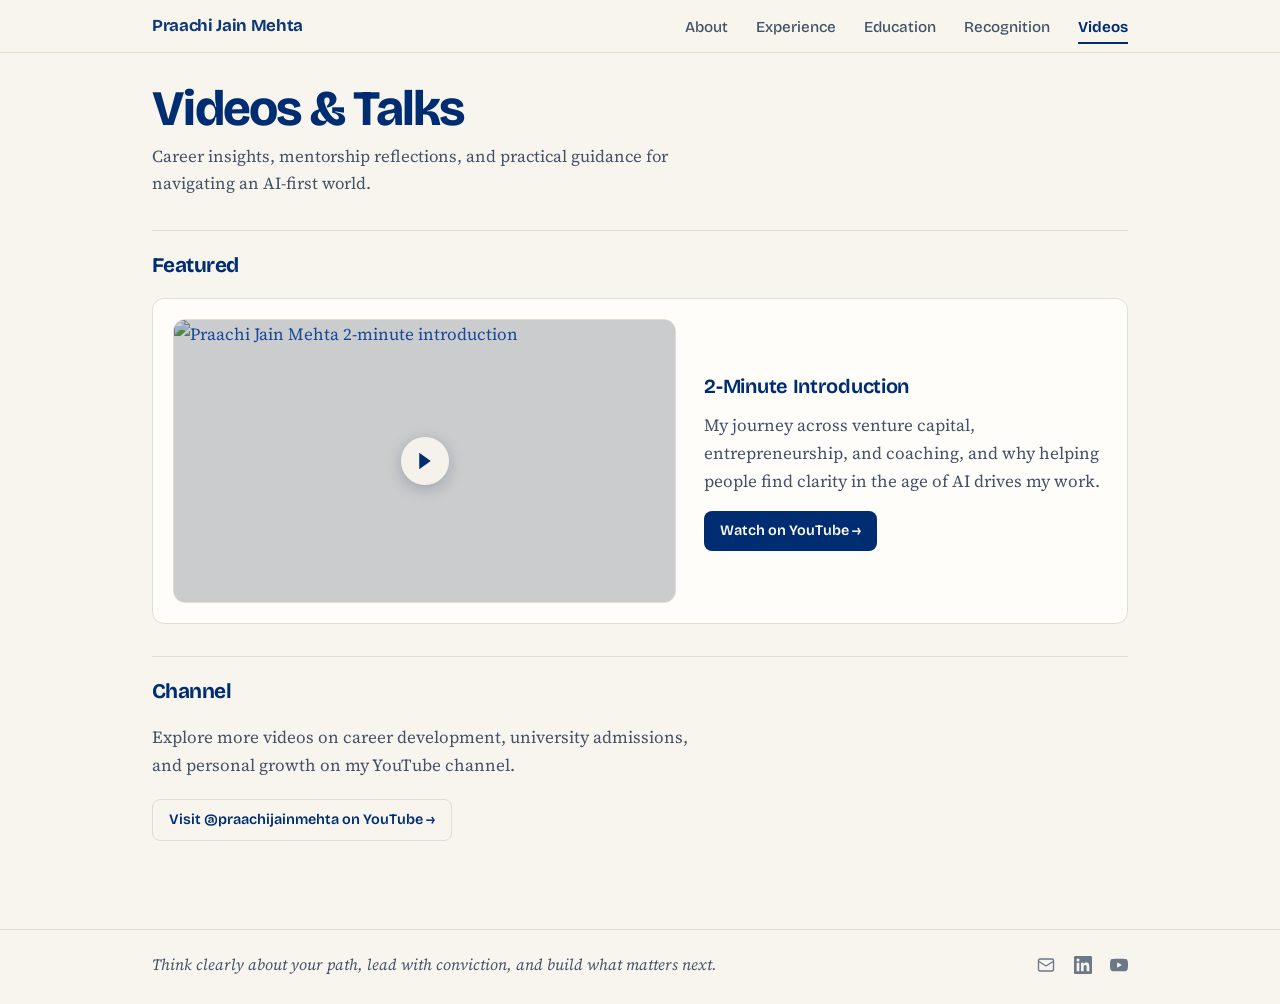
==== commit 24058edf: "Revamp personal website with editorial one-pager layout" ====
--- a/videos.html
+++ b/videos.html
@@ -3,155 +3,78 @@
 <head>
   <meta charset="UTF-8" />
   <meta name="viewport" content="width=device-width, initial-scale=1.0" />
-  <title>Videos — Praachi Jain Mehta</title>
-  <meta name="description" content="Watch videos by Praachi Jain Mehta on career coaching, student counselling, and youth mentorship." />
+  <title>Videos | Praachi Jain Mehta</title>
+  <meta name="description" content="Watch videos by Praachi Jain Mehta on career coaching, mentorship, and navigating work in the AI era." />
   <link rel="preconnect" href="https://fonts.googleapis.com" />
   <link rel="preconnect" href="https://fonts.gstatic.com" crossorigin />
-  <link href="https://fonts.googleapis.com/css2?family=Inter:wght@300;400;500;600&family=Instrument+Serif:ital@0;1&display=swap" rel="stylesheet" />
+  <link rel="stylesheet" href="https://fonts.googleapis.com/css2?family=Bricolage+Grotesque:opsz,wght@12..96,400..800&family=Source+Serif+4:ital,opsz,wght@0,8..60,400..700;1,8..60,400..600&display=swap" />
   <link rel="icon" href="favicon.svg" type="image/svg+xml" />
   <link rel="stylesheet" href="styles.css" />
-  <link rel="stylesheet" href="videos.css" />
 </head>
 <body>
 
-  <header class="nav-header">
-    <nav class="nav container">
-      <a href="index.html" class="nav-logo">Praachi<span class="nav-logo-dot"></span></a>
-      <button class="nav-toggle" aria-label="Toggle menu">
+  <header class="site-header">
+    <nav class="navbar container" aria-label="Primary">
+      <a href="index.html" class="navbar-brand">Praachi Jain Mehta</a>
+      <button type="button" class="nav-toggle" aria-label="Toggle navigation" aria-expanded="false">
         <span></span><span></span><span></span>
       </button>
-      <ul class="nav-links">
-        <li><a href="index.html#about">About</a></li>
-        <li><a href="index.html#services">Services</a></li>
-        <li><a href="index.html#achievements">Journey</a></li>
-        <li><a href="index.html#blog">Blog</a></li>
-        <li><a href="videos.html" class="active">Videos</a></li>
-        <li><a href="index.html#contact" class="nav-cta">Get in Touch</a></li>
+      <ul class="nav-links" id="navLinks">
+        <li><a class="nav-link" href="index.html#top">About</a></li>
+        <li><a class="nav-link" href="index.html#experience">Experience</a></li>
+        <li><a class="nav-link" href="index.html#education">Education</a></li>
+        <li><a class="nav-link" href="index.html#recognition">Recognition</a></li>
+        <li><a class="nav-link active" href="videos.html">Videos</a></li>
       </ul>
     </nav>
   </header>
 
-  <main>
-    <section class="videos-hero">
-      <div class="container">
-        <div class="section-label">Videos</div>
-        <h1>Watch &amp; <em>Learn</em></h1>
-        <p class="videos-hero-sub">Career insights, mentorship moments, and practical guidance.</p>
-      </div>
-    </section>
+  <main class="container">
+    <header class="page-header">
+      <h1 class="page-title">Videos &amp; Talks</h1>
+      <p class="page-desc">Career insights, mentorship reflections, and practical guidance for navigating an AI-first world.</p>
+    </header>
 
-    <section class="videos-featured section">
-      <div class="container">
-        <h2>Featured</h2>
-        <div class="video-embed-large">
-          <div class="video-placeholder">
-            <div class="video-placeholder-inner">
-              <div class="play-btn">
-                <svg width="20" height="24" viewBox="0 0 20 24" fill="none"><path d="M18 12L2 23V1L18 12Z" fill="white"/></svg>
-              </div>
-              <p class="video-placeholder-text">Featured Video</p>
-            </div>
-          </div>
+    <section class="home-section">
+      <h2 class="section-heading">Featured</h2>
+      <div class="video-featured-card">
+        <a href="https://www.youtube.com/watch?v=tFzrP8SECU4" target="_blank" rel="noopener noreferrer" class="profile-card">
+          <img src="https://img.youtube.com/vi/tFzrP8SECU4/maxresdefault.jpg" alt="Praachi Jain Mehta 2-minute introduction" />
+          <span class="profile-play">
+            <span class="play-circle">
+              <svg width="16" height="18" viewBox="0 0 18 22" fill="none" aria-hidden="true"><path d="M16 11L2 21V1L16 11Z" fill="currentColor"/></svg>
+            </span>
+          </span>
+        </a>
+        <div>
+          <h3 style="margin: 0 0 0.5rem; font-size: 1.25rem; color: var(--navy);">2-Minute Introduction</h3>
+          <p style="margin: 0 0 1rem; color: var(--ink-soft);">My journey across venture capital, entrepreneurship, and coaching, and why helping people find clarity in the age of AI drives my work.</p>
+          <a href="https://www.youtube.com/watch?v=tFzrP8SECU4" target="_blank" rel="noopener noreferrer" class="card-action">Watch on YouTube &rarr;</a>
         </div>
       </div>
     </section>
 
-    <section class="videos-grid-section section">
-      <div class="container">
-        <h2>More Videos</h2>
-        <p class="section-sub">Browse my latest content on career development, student life, and personal growth.</p>
-        <div class="videos-grid">
-          <div class="video-card">
-            <div class="video-thumb">
-              <div class="play-icon">
-                <svg width="16" height="18" viewBox="0 0 16 18" fill="none"><path d="M14 9L2 17V1L14 9Z" fill="white"/></svg>
-              </div>
-              <span class="video-duration">12:34</span>
-            </div>
-            <div class="video-info">
-              <h3>How to Build a Career You Love</h3>
-              <p class="video-meta">2.4K views &middot; 2 weeks ago</p>
-            </div>
-          </div>
-          <div class="video-card">
-            <div class="video-thumb">
-              <div class="play-icon">
-                <svg width="16" height="18" viewBox="0 0 16 18" fill="none"><path d="M14 9L2 17V1L14 9Z" fill="white"/></svg>
-              </div>
-              <span class="video-duration">8:21</span>
-            </div>
-            <div class="video-info">
-              <h3>Top 5 Mistakes Students Make When Choosing a Major</h3>
-              <p class="video-meta">1.8K views &middot; 1 month ago</p>
-            </div>
-          </div>
-          <div class="video-card">
-            <div class="video-thumb">
-              <div class="play-icon">
-                <svg width="16" height="18" viewBox="0 0 16 18" fill="none"><path d="M14 9L2 17V1L14 9Z" fill="white"/></svg>
-              </div>
-              <span class="video-duration">15:07</span>
-            </div>
-            <div class="video-info">
-              <h3>Interview Tips That Actually Work</h3>
-              <p class="video-meta">3.1K views &middot; 1 month ago</p>
-            </div>
-          </div>
-          <div class="video-card">
-            <div class="video-thumb">
-              <div class="play-icon">
-                <svg width="16" height="18" viewBox="0 0 16 18" fill="none"><path d="M14 9L2 17V1L14 9Z" fill="white"/></svg>
-              </div>
-              <span class="video-duration">10:45</span>
-            </div>
-            <div class="video-info">
-              <h3>Finding Your Purpose in Your 20s</h3>
-              <p class="video-meta">5.2K views &middot; 2 months ago</p>
-            </div>
-          </div>
-          <div class="video-card">
-            <div class="video-thumb">
-              <div class="play-icon">
-                <svg width="16" height="18" viewBox="0 0 16 18" fill="none"><path d="M14 9L2 17V1L14 9Z" fill="white"/></svg>
-              </div>
-              <span class="video-duration">6:50</span>
-            </div>
-            <div class="video-info">
-              <h3>Why Every Student Needs a Mentor</h3>
-              <p class="video-meta">1.2K views &middot; 3 months ago</p>
-            </div>
-          </div>
-          <div class="video-card">
-            <div class="video-thumb">
-              <div class="play-icon">
-                <svg width="16" height="18" viewBox="0 0 16 18" fill="none"><path d="M14 9L2 17V1L14 9Z" fill="white"/></svg>
-              </div>
-              <span class="video-duration">9:18</span>
-            </div>
-            <div class="video-info">
-              <h3>How to Write a Resume That Stands Out</h3>
-              <p class="video-meta">4.0K views &middot; 3 months ago</p>
-            </div>
-          </div>
-        </div>
-        <div class="videos-cta">
-          <a href="#" class="btn btn-secondary" target="_blank">Visit YouTube Channel</a>
-        </div>
-      </div>
+    <section class="home-section">
+      <h2 class="section-heading">Channel</h2>
+      <p style="margin: 0 0 1.25rem; color: var(--ink-soft); max-width: 60ch;">Explore more videos on career development, university admissions, and personal growth on my YouTube channel.</p>
+      <a href="https://www.youtube.com/@praachijainmehta" target="_blank" rel="noopener noreferrer" class="card-action secondary">Visit @praachijainmehta on YouTube &rarr;</a>
     </section>
   </main>
 
-  <footer class="footer">
+  <footer class="site-footer">
     <div class="container footer-inner">
-      <a href="index.html" class="footer-name">Praachi Jain Mehta</a>
-      <nav class="footer-nav">
-        <a href="index.html#about">About</a>
-        <a href="index.html#services">Services</a>
-        <a href="index.html#blog">Blog</a>
-        <a href="videos.html">Videos</a>
-        <a href="index.html#contact">Contact</a>
-      </nav>
-      <p class="footer-copy">2026 Praachi Jain Mehta</p>
+      <span class="footer-quote">Think clearly about your path, lead with conviction, and build what matters next.</span>
+      <span class="footer-links">
+        <a href="mailto:praachij@gmail.com" title="Email" aria-label="Email">
+          <svg width="18" height="18" viewBox="0 0 24 24" fill="none" stroke="currentColor" stroke-width="1.8"><rect x="2" y="4" width="20" height="16" rx="2"/><path d="m22 7-8.97 5.7a1.94 1.94 0 0 1-2.06 0L2 7"/></svg>
+        </a>
+        <a href="https://www.linkedin.com/in/praachijain/" title="LinkedIn" aria-label="LinkedIn" target="_blank" rel="noopener noreferrer">
+          <svg width="18" height="18" viewBox="0 0 24 24" fill="currentColor"><path d="M20.447 20.452h-3.554v-5.569c0-1.328-.027-3.037-1.852-3.037-1.853 0-2.136 1.445-2.136 2.939v5.667H9.351V9h3.414v1.561h.046c.477-.9 1.637-1.85 3.37-1.85 3.601 0 4.267 2.37 4.267 5.455v6.286zM5.337 7.433a2.062 2.062 0 01-2.063-2.065 2.064 2.064 0 112.063 2.065zm1.782 13.019H3.555V9h3.564v11.452zM22.225 0H1.771C.792 0 0 .774 0 1.729v20.542C0 23.227.792 24 1.771 24h20.451C23.2 24 24 23.227 24 22.271V1.729C24 .774 23.2 0 22.222 0h.003z"/></svg>
+        </a>
+        <a href="https://www.youtube.com/@praachijainmehta" title="YouTube" aria-label="YouTube" target="_blank" rel="noopener noreferrer">
+          <svg width="18" height="18" viewBox="0 0 24 24" fill="currentColor"><path d="M23.498 6.186a3.016 3.016 0 00-2.122-2.136C19.505 3.545 12 3.545 12 3.545s-7.505 0-9.377.505A3.017 3.017 0 00.502 6.186C0 8.07 0 12 0 12s0 3.93.502 5.814a3.016 3.016 0 002.122 2.136c1.871.505 9.376.505 9.376.505s7.505 0 9.377-.505a3.015 3.015 0 002.122-2.136C24 15.93 24 12 24 12s0-3.93-.502-5.814zM9.545 15.568V8.432L15.818 12l-6.273 3.568z"/></svg>
+        </a>
+      </span>
     </div>
   </footer>
 
--- a/styles.css
+++ b/styles.css
@@ -1,943 +1,1183 @@
-/* ========================================
-   PRAACHI JAIN MEHTA — Editorial Warmth
-   ======================================== */
-
-*, *::before, *::after { box-sizing: border-box; margin: 0; padding: 0; }
-
 :root {
-  --bg: #FAF8F5;
-  --surface: #FFFFFF;
-  --surface-2: #F2EFEA;
-  --dark: #0E1210;
-  --dark-2: #141917;
-  --text: #1A1D1B;
-  --text-2: #4A5048;
-  --text-3: #8A9088;
-  --accent: #2E5E4A;
-  --accent-light: #E8F0EB;
-  --accent-deep: #1B3F30;
-  --accent-glow: #4A9B78;
-  --warm: #C2A267;
-  --warm-light: #F5ECD8;
-  --red-muted: #B85450;
-  --border: #E3DFD8;
-  --serif: 'Instrument Serif', Georgia, serif;
-  --sans: 'Inter', system-ui, -apple-system, sans-serif;
-  --radius: 16px;
-  --radius-sm: 10px;
-  --shadow: 0 2px 20px rgba(0,0,0,0.06);
-  --shadow-lg: 0 12px 48px rgba(0,0,0,0.1);
-  --max-w: 1120px;
-  --nav-h: 60px;
-  --ease: cubic-bezier(0.22, 1, 0.36, 1);
-  --ease-out: cubic-bezier(0, 0, 0.2, 1);
-}
-
-html { scroll-behavior: smooth; scroll-padding-top: var(--nav-h); }
+  --ink: #0f1c33;
+  --ink-soft: #445267;
+  --ink-faint: #6c7788;
+  --line: #e4ddcf;
+  --wash: #f1ece1;
+  --paper: #f8f5ee;
+  --surface: #fffdf9;
+  --navy: #002d72;
+  --link: #1a55b4;
+  --sky: #68ace5;
+  --display: "Bricolage Grotesque", system-ui, -apple-system, "Segoe UI", sans-serif;
+  --text: "Source Serif 4", "Iowan Old Style", Georgia, serif;
+  --page: 1040px;
+  --gutter: 2rem;
+  --rail: 5.5rem;
+}
+
+*,
+*::before,
+*::after {
+  box-sizing: border-box;
+}
+
+html {
+  scroll-behavior: smooth;
+}
 
 body {
-  font-family: var(--sans);
-  background: var(--bg);
-  color: var(--text);
-  font-size: 15px;
-  line-height: 1.7;
-  -webkit-font-smoothing: antialiased;
-  -moz-osx-font-smoothing: grayscale;
-  overflow-x: hidden;
-}
-
-/* Grain texture overlay */
-body::after {
-  content: '';
-  position: fixed;
-  inset: 0;
-  pointer-events: none;
-  z-index: 9999;
-  opacity: 0.022;
-  background-image: url("data:image/svg+xml,%3Csvg viewBox='0 0 256 256' xmlns='http://www.w3.org/2000/svg'%3E%3Cfilter id='noise'%3E%3CfeTurbulence type='fractalNoise' baseFrequency='0.9' numOctaves='4' stitchTiles='stitch'/%3E%3C/filter%3E%3Crect width='100%25' height='100%25' filter='url(%23noise)'/%3E%3C/svg%3E");
-  background-repeat: repeat;
-  background-size: 256px;
-}
-
-a { color: inherit; text-decoration: none; }
-ul { list-style: none; }
-button { cursor: pointer; font-family: inherit; border: none; background: none; }
-.container { max-width: var(--max-w); margin: 0 auto; padding: 0 28px; }
-
-h1, h2, h3 { font-family: var(--serif); font-weight: 400; color: var(--text); }
-h1 { font-size: clamp(2rem, 4vw, 3rem); line-height: 1.1; letter-spacing: -0.02em; }
-h2 { font-size: clamp(1.7rem, 3.5vw, 2.5rem); line-height: 1.12; letter-spacing: -0.015em; }
-h3 { font-size: 0.88rem; line-height: 1.4; font-family: var(--sans); font-weight: 600; }
-h4 { font-size: 0.82rem; font-weight: 600; font-family: var(--sans); line-height: 1.35; }
-p { color: var(--text-2); }
-em { font-style: italic; }
-strong { font-weight: 600; color: var(--text); }
-
-.label {
-  font-size: 0.65rem; font-weight: 600; letter-spacing: 0.2em;
-  text-transform: uppercase; color: var(--accent); margin-bottom: 14px;
-  display: inline-flex; align-items: center; gap: 8px;
-}
-.label::before {
-  content: '';
-  width: 24px; height: 1px;
-  background: var(--accent);
-}
-.label-light { color: rgba(255,255,255,0.35); }
-.label-light::before { background: rgba(255,255,255,0.2); }
-
-/* BUTTONS */
-.btn {
-  display: inline-flex; align-items: center; gap: 8px;
-  padding: 12px 28px; border-radius: 999px;
-  font-size: 0.82rem; font-weight: 500;
-  transition: all 0.4s var(--ease);
-  position: relative;
-}
-.btn-primary {
-  background: var(--accent); color: #fff;
-  box-shadow: 0 2px 12px rgba(46,94,74,0.2);
-}
-.btn-primary:hover {
-  background: var(--accent-deep);
-  transform: translateY(-2px);
-  box-shadow: 0 8px 24px rgba(46,94,74,0.3);
-}
-.btn-ghost { color: var(--text-3); }
-.btn-ghost:hover { color: var(--text); }
-.btn-ghost::after {
-  content: '\2192'; margin-left: 2px;
-  transition: transform 0.3s var(--ease);
-}
-.btn-ghost:hover::after { transform: translateX(3px); }
-
-/* NAV */
-.nav-header {
-  position: fixed; top: 0; left: 0; right: 0; z-index: 100;
-  background: rgba(250,248,245,0.85);
-  backdrop-filter: blur(24px) saturate(1.2);
-  -webkit-backdrop-filter: blur(24px) saturate(1.2);
-  height: var(--nav-h);
-  border-bottom: 1px solid transparent;
-  transition: all 0.4s var(--ease);
-}
-.nav-header.scrolled {
-  border-bottom-color: transparent;
-  box-shadow: 0 1px 12px rgba(0,0,0,0.04);
-  background: rgba(250,248,245,0.92);
-}
-.nav-header::after {
-  content: '';
-  position: absolute;
-  bottom: 0; left: 0; right: 0;
-  height: 1px;
-  background: linear-gradient(90deg, transparent 5%, var(--warm) 30%, var(--warm) 70%, transparent 95%);
-  opacity: 0;
-  transition: opacity 0.4s var(--ease);
-}
-.nav-header.scrolled::after {
-  opacity: 0.35;
-}
-.nav { display: flex; align-items: center; justify-content: space-between; height: 100%; }
-.nav-logo {
-  font-family: var(--serif);
-  font-size: 1.4rem;
-  font-weight: 500;
-  color: var(--text);
-  letter-spacing: -0.02em;
-  position: relative;
-}
-.nav-logo::after {
-  content: '';
-  position: absolute;
-  bottom: -2px; left: 50%;
-  transform: translateX(-50%);
-  width: 45%;
-  height: 2px;
-  border-radius: 2px;
-  background: linear-gradient(90deg, transparent, var(--warm), transparent);
-  opacity: 0.55;
-  transition: opacity 0.4s var(--ease), width 0.4s var(--ease);
-}
-.nav-logo:hover::after {
-  opacity: 0.85;
-  width: 65%;
-}
-.nav-links { display: flex; align-items: center; gap: 4px; }
-.nav-links a {
-  font-size: 0.78rem; color: var(--text-3);
-  padding: 7px 14px; border-radius: 999px;
-  transition: all 0.3s var(--ease);
-  position: relative;
-}
-.nav-links a:hover { color: var(--text); }
-.nav-links a.active { color: var(--text); }
-.nav-links a.active::after {
-  content: '';
-  position: absolute; bottom: 2px; left: 50%; transform: translateX(-50%);
-  width: 4px; height: 4px; border-radius: 50%;
-  background: var(--accent);
-}
-.nav-cta {
-  background: var(--text) !important;
-  color: #fff !important;
-  font-weight: 500 !important;
-  padding: 8px 18px !important;
-  margin-left: 6px !important;
-}
-.nav-cta:hover { background: var(--accent) !important; }
-.nav-toggle { display: none; flex-direction: column; gap: 5px; padding: 8px; }
-.nav-toggle span {
-  display: block; width: 20px; height: 1.5px;
-  background: var(--text); border-radius: 2px;
-  transition: all 0.3s var(--ease);
-  transform-origin: center;
-}
-
-/* SCREEN LAYOUT */
-.screen { display: flex; align-items: center; min-height: 100vh; }
-.screen-grid {
-  display: grid; grid-template-columns: 1fr 1fr;
-  gap: 48px; align-items: center; width: 100%;
-}
-.screen-grid-flip { direction: ltr; }
-
-/* SCREEN 1 — THE HOOK */
-.screen-1 {
-  padding-top: calc(var(--nav-h) + 40px);
-  padding-bottom: 40px;
-  background: var(--bg);
+  margin: 0;
   position: relative;
   min-height: 100vh;
-}
-/* Warm radial spotlight behind hero text */
-.screen-1::before {
-  content: '';
+  display: flex;
+  flex-direction: column;
+  background: var(--paper);
+  color: var(--ink);
+  font-family: var(--text);
+  font-size: 1.0625rem;
+  font-weight: 400;
+  line-height: 1.65;
+  -webkit-font-smoothing: antialiased;
+  text-rendering: optimizeLegibility;
+}
+
+h1, h2, h3, h4, h5, h6 {
+  font-family: var(--display);
+  font-weight: 650;
+  letter-spacing: -0.015em;
+  color: var(--ink);
+}
+
+strong, b {
+  font-weight: 650;
+}
+
+a {
+  color: var(--link);
+  text-decoration: none;
+}
+
+a:hover {
+  color: var(--navy);
+  text-decoration: underline;
+  text-underline-offset: 0.18em;
+}
+
+a:focus-visible,
+button:focus-visible {
+  outline: 2px solid var(--link);
+  outline-offset: 3px;
+  border-radius: 3px;
+}
+
+::selection {
+  background: rgba(104, 172, 229, 0.35);
+}
+
+.container {
+  max-width: var(--page);
+  width: 100%;
+  margin-left: auto;
+  margin-right: auto;
+  padding-left: var(--gutter);
+  padding-right: var(--gutter);
+}
+
+/* ============================
+   NAVBAR
+   ============================ */
+.site-header {
+  position: sticky;
+  top: 0;
+  z-index: 100;
+  background: rgba(248, 245, 238, 0.9);
+  backdrop-filter: saturate(160%) blur(12px);
+  -webkit-backdrop-filter: saturate(160%) blur(12px);
+  border-bottom: 1px solid var(--line);
+}
+
+.navbar {
+  display: flex;
+  align-items: center;
+  justify-content: space-between;
+  padding-top: 0.6rem;
+  padding-bottom: 0.6rem;
+  min-height: 3.25rem;
+}
+
+.navbar-brand {
+  font-family: var(--display);
+  font-weight: 700;
+  font-size: 1.05rem;
+  letter-spacing: -0.02em;
+  color: var(--navy);
+  opacity: 0.95;
+}
+
+.navbar-brand:hover {
+  text-decoration: none;
+  color: var(--navy);
+}
+
+.nav-toggle {
+  display: none;
+  background: transparent;
+  border: 0;
+  padding: 0.4rem;
+  cursor: pointer;
+  flex-direction: column;
+  gap: 5px;
+}
+
+.nav-toggle span {
+  display: block;
+  width: 22px;
+  height: 2px;
+  background: var(--ink);
+  border-radius: 2px;
+  transition: transform 0.2s ease, opacity 0.2s ease;
+}
+
+.nav-links {
+  display: flex;
+  align-items: center;
+  list-style: none;
+  margin: 0;
+  padding: 0;
+  gap: 1.75rem;
+}
+
+.nav-link {
+  font-family: var(--display);
+  font-weight: 500;
+  font-size: 0.95rem;
+  color: var(--ink-soft);
+  padding: 0.35rem 0;
+  border-bottom: 2px solid transparent;
+  transition: color 0.15s ease, border-color 0.15s ease;
+}
+
+.nav-link:hover {
+  color: var(--navy);
+  text-decoration: none;
+}
+
+.nav-link.active {
+  color: var(--navy);
+  font-weight: 650;
+  border-bottom-color: var(--navy);
+}
+
+/* ============================
+   MAIN LAYOUT
+   ============================ */
+main.container {
+  flex: 1 0 auto;
+  padding-top: 1.85rem;
+  padding-bottom: 1.5rem;
+}
+
+/* ============================
+   HERO
+   ============================ */
+.hero {
+  display: grid;
+  grid-template-columns: minmax(0, 1fr) 360px;
+  grid-template-areas:
+    "head side"
+    "body side";
+  grid-template-rows: auto 1fr;
+  column-gap: 3rem;
+  padding: 0 0 1.65rem;
+}
+
+.hero-head { grid-area: head; }
+.hero-side { grid-area: side; }
+.hero-body { grid-area: body; }
+
+.hero-name {
+  font-family: var(--display);
+  font-weight: 780;
+  font-size: clamp(2.5rem, 5vw, 3.75rem);
+  line-height: 0.98;
+  letter-spacing: -0.045em;
+  color: var(--navy);
+  margin: 0;
+}
+
+.affiliations {
+  display: flex;
+  flex-wrap: wrap;
+  align-items: center;
+  gap: 0.75rem 1.75rem;
+  margin: 1rem 0 0;
+  padding: 0;
+  list-style: none;
+  font-family: var(--display);
+}
+
+.affiliation {
+  display: flex;
+  align-items: center;
+  gap: 0.6rem;
+}
+
+.affiliation img {
+  display: block;
+  height: 30px;
+  width: auto;
+  mix-blend-mode: multiply;
+}
+
+.aff-badge {
+  display: grid;
+  place-items: center;
+  width: 34px;
+  height: 34px;
+  border-radius: 8px;
+  background: var(--wash);
+  border: 1px solid var(--line);
+  font-family: var(--display);
+  font-size: 0.78rem;
+  font-weight: 700;
+  letter-spacing: -0.02em;
+  color: var(--navy);
+  flex-shrink: 0;
+}
+
+.aff-role {
+  display: block;
+  font-size: 0.82rem;
+  font-weight: 500;
+  line-height: 1.25;
+  color: var(--ink-faint);
+}
+
+.aff-name {
+  display: block;
+  font-size: 1rem;
+  font-weight: 650;
+  line-height: 1.25;
+  letter-spacing: -0.01em;
+  color: var(--ink);
+}
+
+.hero-place {
+  display: inline-flex;
+  align-items: center;
+  gap: 0.35rem;
+  font-size: 0.9rem;
+  color: var(--ink-faint);
+}
+
+/* Profile / Intro Video Card in Sidebar */
+.profile-card {
+  position: relative;
+  display: block;
+  border-radius: 12px;
+  overflow: hidden;
+  border: 1px solid var(--line);
+  background: var(--surface);
+  transition: border-color 0.2s ease, transform 0.2s ease;
+}
+
+.profile-card:hover {
+  border-color: var(--navy);
+  text-decoration: none;
+}
+
+.profile-card img {
+  display: block;
+  width: 100%;
+  aspect-ratio: 16 / 9;
+  object-fit: cover;
+}
+
+.profile-play {
   position: absolute;
-  top: 15%; left: 5%;
-  width: 700px; height: 700px;
-  background: radial-gradient(circle, rgba(194,162,103,0.12) 0%, rgba(194,162,103,0.05) 40%, transparent 70%);
-  pointer-events: none;
-  z-index: 0;
-}
-.screen-1::after {
-  content: '';
-  position: absolute;
-  bottom: -10%; right: 0%;
-  width: 600px; height: 600px;
-  background: radial-gradient(circle, rgba(46,94,74,0.06) 0%, transparent 65%);
-  pointer-events: none;
-  z-index: 0;
-}
-
-/* Floating hero orbs */
-.hero-orb {
-  position: absolute;
+  inset: 0;
+  display: grid;
+  place-items: center;
+  background: rgba(15, 28, 51, 0.22);
+  transition: background 0.2s ease;
+}
+
+.profile-card:hover .profile-play {
+  background: rgba(0, 45, 114, 0.32);
+}
+
+.play-circle {
+  width: 48px;
+  height: 48px;
   border-radius: 50%;
-  pointer-events: none;
-  filter: blur(90px);
-  z-index: 0;
-}
-.hero-orb-1 {
-  width: 500px; height: 500px;
-  background: rgba(46,94,74,0.10);
-  top: 5%; left: -10%;
-  animation: heroDrift1 20s ease-in-out infinite;
-}
-.hero-orb-2 {
-  width: 400px; height: 400px;
-  background: rgba(194,162,103,0.09);
-  bottom: 0%; right: -8%;
-  animation: heroDrift2 24s ease-in-out infinite;
-}
-.hero-orb-3 {
-  width: 300px; height: 300px;
-  background: rgba(46,94,74,0.06);
-  top: 45%; left: 40%;
-  animation: heroDrift3 18s ease-in-out infinite;
-}
-
-@keyframes heroDrift1 {
-  0%, 100% { transform: translate(0, 0); }
-  33% { transform: translate(30px, -20px); }
-  66% { transform: translate(-15px, 25px); }
-}
-@keyframes heroDrift2 {
-  0%, 100% { transform: translate(0, 0); }
-  33% { transform: translate(-25px, 30px); }
-  66% { transform: translate(20px, -15px); }
-}
-@keyframes heroDrift3 {
-  0%, 100% { transform: translate(0, 0); }
-  33% { transform: translate(20px, 15px); }
-  66% { transform: translate(-30px, -20px); }
-}
-
-.screen-grid { position: relative; z-index: 1; }
-
-.hook-questions { margin-bottom: 20px; }
-.hook-questions h1 { margin-bottom: 12px; }
-.hook-questions h1 em {
-  font-style: italic;
-  color: var(--accent);
-}
-.hook-sub { font-size: 0.95rem; line-height: 1.75; max-width: 500px; }
-
-.credibility-intro { margin-bottom: 22px; }
-.credibility-intro p { font-size: 0.9rem; line-height: 1.7; margin-bottom: 10px; }
-.cred-tagline {
-  font-style: italic;
-  font-family: var(--serif);
-  color: var(--accent) !important;
+  background: rgba(248, 245, 238, 0.94);
+  color: var(--navy);
+  display: grid;
+  place-items: center;
+  box-shadow: 0 4px 16px rgba(15, 28, 51, 0.22);
+  transition: transform 0.2s ease;
+}
+
+.profile-card:hover .play-circle {
+  transform: scale(1.06);
+}
+
+.profile-caption {
+  display: block;
+  margin-top: 0.45rem;
+  font-family: var(--display);
+  font-size: 0.8rem;
   font-weight: 500;
-  font-size: 1.1rem !important;
-}
-
-.screen-1-cta { display: flex; gap: 12px; flex-wrap: wrap; }
-
-/* Video containers */
-.video-container {
-  aspect-ratio: 16 / 9; border-radius: var(--radius); overflow: hidden;
-  background: #0f0f0f;
-  box-shadow: var(--shadow-lg), 0 0 0 1px rgba(0,0,0,0.04);
-  transition: transform 0.5s var(--ease), box-shadow 0.5s var(--ease);
-}
-.video-container:hover {
-  transform: translateY(-4px) scale(1.005);
-  box-shadow: 0 20px 60px rgba(0,0,0,0.14), 0 0 0 1px rgba(0,0,0,0.04);
-}
-.video-container iframe { width: 100%; height: 100%; border: none; }
-
-.video-thumb-link {
-  display: block; width: 100%; height: 100%; position: relative;
-  text-decoration: none;
-}
-.video-thumb-img {
-  width: 100%; height: 100%; object-fit: cover; display: block;
-  transition: transform 0.6s var(--ease);
-}
-.video-thumb-overlay {
-  position: absolute; inset: 0;
-  background: rgba(0,0,0,0.3);
-  display: flex; align-items: center; justify-content: center;
-  transition: background 0.4s var(--ease);
-}
-.video-thumb-link:hover .video-thumb-img { transform: scale(1.05); }
-.video-thumb-link:hover .video-thumb-overlay { background: rgba(0,0,0,0.15); }
-.video-thumb-link:hover .play-btn {
-  background: var(--accent); border-color: var(--accent);
-  transform: scale(1.1);
-  box-shadow: 0 0 30px rgba(74,155,120,0.3);
-}
-
-.video-placeholder {
-  width: 100%; height: 100%;
-  background: linear-gradient(155deg, #0e1210 0%, #1a2420 50%, #0e1a15 100%);
-  display: flex; align-items: center; justify-content: center;
-  cursor: pointer;
-}
-.video-placeholder-inner {
-  display: flex; flex-direction: column; align-items: center; gap: 12px;
-}
-.play-btn {
-  width: 56px; height: 56px; border-radius: 50%;
-  background: rgba(255,255,255,0.05);
-  border: 1px solid rgba(255,255,255,0.08);
-  display: flex; align-items: center; justify-content: center;
-  padding-left: 3px;
-  transition: all 0.5s var(--ease);
-  position: relative;
-}
-.play-btn::after {
-  content: '';
-  position: absolute; inset: -4px;
-  border-radius: 50%;
-  border: 1px solid rgba(255,255,255,0.04);
-  transition: all 0.5s var(--ease);
-}
-.video-placeholder:hover .play-btn {
-  background: var(--accent);
-  border-color: var(--accent);
-  transform: scale(1.1);
-  box-shadow: 0 0 30px rgba(74,155,120,0.3);
-}
-.video-placeholder:hover .play-btn::after {
-  inset: -8px;
-  border-color: rgba(74,155,120,0.2);
-}
-.video-placeholder-inner span {
-  color: rgba(255,255,255,0.2);
-  font-size: 0.7rem; font-weight: 500; letter-spacing: 0.1em;
-  text-transform: uppercase;
-}
-.video-caption {
-  font-size: 0.72rem; color: var(--text-3); text-align: center;
-  margin-top: 12px; font-style: italic;
-  font-family: var(--serif);
-}
-
-/* SCREEN 2 — STORY + PROOF */
-.screen-2 {
-  background: var(--surface);
-  flex-direction: column;
-  padding-top: var(--nav-h);
-  min-height: 100vh;
-  position: relative;
-  justify-content: center;
-}
-.screen-2::before {
-  content: '';
-  position: absolute; top: 0; left: 0; right: 0;
-  height: 1px;
-  background: linear-gradient(90deg, transparent, var(--border), var(--warm), var(--border), transparent);
-}
-
-.screen-2 > .container {
-  padding-top: 56px;
-  padding-bottom: 40px;
-}
-
-.story-header { text-align: center; margin-bottom: 72px; }
-.story-header h2 { margin-bottom: 0; }
-
-.story-closer {
-  font-style: italic;
-  color: var(--text-3) !important;
-  font-weight: 400;
+  color: var(--ink-faint);
   text-align: center;
-  font-size: 0.92rem;
-  margin-top: 64px;
-  font-family: var(--serif);
-  letter-spacing: 0.015em;
-  position: relative;
-}
-.story-closer::before {
-  content: '';
-  display: block;
-  width: 40px;
-  height: 1px;
-  background: linear-gradient(90deg, transparent, var(--warm), transparent);
-  margin: 0 auto 20px;
-  opacity: 0.5;
-}
-
-/* Two-panel layout */
-.story-dual {
-  display: grid;
-  grid-template-columns: 1fr 1px 1fr;
-  gap: 0;
-  align-items: center;
-  max-width: 960px;
-  margin: 0 auto;
-  min-height: 260px;
-}
-
-/* Center divider */
-.story-dual::before {
-  content: '';
-  grid-column: 2;
-  grid-row: 1;
-  width: 1px;
-  align-self: stretch;
-  background: linear-gradient(180deg, transparent, var(--border) 20%, var(--warm) 50%, var(--border) 80%, transparent);
-  opacity: 0.5;
-}
-
-.story-panel {
-  padding: 24px 56px;
-}
-
-.story-edu { grid-column: 1; }
-.story-exp { grid-column: 3; }
-
-.panel-label {
-  font-size: 0.58rem;
-  font-weight: 500;
-  letter-spacing: 0.25em;
-  text-transform: uppercase;
-  color: var(--text-3);
-  margin-bottom: 40px;
-  opacity: 0.6;
-}
-
-/* Education — floating logos */
-.edu-logos {
-  display: flex;
-  align-items: center;
-  justify-content: center;
-  gap: 56px;
-}
-
-.edu-item {
-  display: flex;
-  flex-direction: column;
-  align-items: center;
-  gap: 16px;
-  text-decoration: none;
-  cursor: default;
-}
-
-.edu-logo-wrap {
-  width: 80px;
-  height: 80px;
-  display: flex;
-  align-items: center;
-  justify-content: center;
-  transition: all 0.5s var(--ease);
-}
-
-.edu-item:hover .edu-logo-wrap {
-  transform: translateY(-2px);
-}
-
-.edu-logo-wrap img {
-  max-width: 100%;
-  max-height: 100%;
-  object-fit: contain;
-  opacity: 0.7;
-  transition: opacity 0.4s var(--ease);
-}
-
-.edu-item:hover .edu-logo-wrap img {
-  opacity: 0.95;
-}
-
-.edu-country {
-  font-size: 0.7rem;
-  color: var(--text-3);
-  font-weight: 400;
-  letter-spacing: 0.06em;
-  opacity: 0.7;
-  transition: opacity 0.3s var(--ease);
-}
-
-.edu-item:hover .edu-country {
-  opacity: 1;
-}
-
-/* Experience — typographic stack */
-.exp-stack {
-  display: flex;
-  flex-direction: column;
-}
-
-.exp-entry {
-  padding: 22px 0;
-  position: relative;
-}
-
-.exp-entry:first-child {
-  padding-top: 0;
-}
-
-.exp-entry + .exp-entry {
-  border-top: 1px solid rgba(227,223,216,0.5);
-}
-
-.exp-now {
-  display: inline-block;
-  font-size: 0.55rem;
-  font-weight: 600;
-  letter-spacing: 0.2em;
-  text-transform: uppercase;
-  color: var(--accent);
-  margin-bottom: 8px;
-}
-
-.exp-name {
-  font-family: var(--serif);
-  font-weight: 400;
-  font-size: clamp(1.55rem, 2.6vw, 2.1rem);
-  color: var(--text);
-  line-height: 1.1;
-  letter-spacing: -0.025em;
-  margin-bottom: 5px;
-  transition: color 0.4s var(--ease);
-}
-
-.exp-current .exp-name {
-  font-size: clamp(1.8rem, 3vw, 2.5rem);
-}
-
-.exp-entry:hover .exp-name {
-  color: var(--accent-deep);
-}
-
-.exp-aside {
-  font-size: 0.76rem;
-  color: var(--text-3);
-  font-weight: 400;
-  letter-spacing: 0.015em;
-  line-height: 1.5;
-  opacity: 0.75;
-}
-
-/* Awards — quiet footnote credibility */
-.awards-inline {
+}
+
+.hero-links {
   display: flex;
   flex-wrap: wrap;
   justify-content: center;
-  gap: 8px;
-  margin-top: 20px;
-}
-
-.award-pill {
+  gap: 0.5rem 1.25rem;
+  margin: 0.85rem 0 0;
+  padding: 0;
+  list-style: none;
+  font-family: var(--display);
+  font-size: 0.92rem;
+  font-weight: 500;
+}
+
+.hero-links a {
   display: inline-flex;
   align-items: center;
-  padding: 5px 14px;
+  gap: 0.5rem;
+}
+
+.hero-links svg {
+  width: 16px;
+  height: 16px;
+  flex-shrink: 0;
+}
+
+.intro-text {
+  margin-top: 1.15rem;
+  line-height: 1.62;
+}
+
+.intro-text p {
+  margin: 0 0 0.85rem;
+}
+
+.intro-text p:last-child {
+  margin-bottom: 0;
+}
+
+.featured-projects {
+  display: grid;
+  grid-template-columns: 1fr 1fr;
+  gap: 0.75rem;
+  margin-top: 1rem;
+}
+
+.featured-project-card {
+  display: block;
+  padding: 0.75rem 1rem 0.85rem;
+  border: 1px solid var(--line);
+  border-radius: 10px;
+  color: var(--ink);
+  background: var(--surface);
+  transition: border-color 0.15s ease, transform 0.15s ease;
+}
+
+.featured-project-card:hover {
+  border-color: var(--navy);
+  color: var(--ink);
+  text-decoration: none;
+}
+
+.featured-project-card .card-title {
+  font-family: var(--display);
+  font-weight: 700;
+  font-size: 1.05rem;
+  letter-spacing: -0.02em;
+  color: var(--navy);
+  margin: 0;
+}
+
+.featured-project-card .card-title .light {
+  font-weight: 500;
+  color: var(--sky);
+}
+
+.featured-project-card .card-desc {
+  margin-top: 0.2rem;
+  font-size: 0.9rem;
+  line-height: 1.42;
+  color: var(--ink-soft);
+}
+
+/* ============================
+   REVEAL ANIMATION
+   ============================ */
+@media (prefers-reduced-motion: no-preference) {
+  .reveal-on .reveal {
+    opacity: 0;
+    transform: translateY(10px);
+    transition: opacity 0.6s ease, transform 0.7s cubic-bezier(0.2, 0.7, 0.2, 1);
+    transition-delay: var(--reveal-delay, 0ms);
+  }
+  .reveal-on .reveal.is-in {
+    opacity: 1;
+    transform: none;
+  }
+}
+
+/* ============================
+   SECTIONS
+   ============================ */
+.home-section {
+  border-top: 1px solid var(--line);
+  padding: 1.45rem 0 2rem;
+}
+
+.home-section.work-first-fold {
+  padding: 1.35rem 0 2.75rem;
+}
+
+.section-heading {
+  font-family: var(--display);
+  font-weight: 700;
+  font-size: 1.3rem;
+  line-height: 1.2;
+  letter-spacing: -0.025em;
+  color: var(--navy);
+  margin: 0 0 1.15rem;
+}
+
+.section-head {
+  display: flex;
+  flex-wrap: wrap;
+  align-items: baseline;
+  gap: 0.25rem 1.1rem;
+  margin-bottom: 1.15rem;
+}
+
+.section-head .section-heading {
+  margin: 0;
+}
+
+.section-note {
+  margin: 0;
+  font-family: var(--display);
+  font-size: 0.85rem;
+  font-weight: 500;
+  color: var(--ink-faint);
+}
+
+.section-note .on-touch {
+  display: none;
+}
+
+@media (hover: none) {
+  .section-note .on-hover { display: none; }
+  .section-note .on-touch { display: inline; }
+}
+
+/* ============================
+   EXPERIENCE & EDUCATION CHIPS
+   ============================ */
+.exp-group {
+  display: grid;
+  grid-template-columns: var(--rail) minmax(0, 1fr);
+  column-gap: 1rem;
+}
+
+.exp-group + .exp-group {
+  margin-top: 0.9rem;
+  padding-top: 0.9rem;
+  border-top: 1px solid var(--line);
+}
+
+.exp-group .group-label {
+  font-family: var(--display);
+  font-size: 0.85rem;
+  font-weight: 600;
+  line-height: 1.2;
+  color: var(--ink-faint);
+  margin: 0;
+  padding-top: 1.35rem;
+  align-self: start;
+}
+
+.logo-row {
+  display: grid;
+  grid-template-columns: repeat(4, minmax(0, 1fr));
+  column-gap: 0.35rem;
+}
+
+.logo-row.cols-3 {
+  grid-template-columns: repeat(3, minmax(0, 1fr));
+}
+
+.logo-chip {
+  display: contents;
+}
+
+.chip-trigger {
+  display: flex;
+  flex-direction: column;
+  align-items: center;
+  gap: 0.55rem;
+  width: 100%;
+  margin: 0;
+  padding: 0.7rem 0.75rem 0.75rem;
+  border: 0;
+  border-radius: 12px;
+  background: transparent;
+  font: inherit;
+  color: inherit;
+  text-align: center;
+  cursor: pointer;
+  transition: background-color 0.2s ease;
+}
+
+.chip-logo {
+  display: flex;
+  align-items: center;
+  justify-content: center;
+  height: 42px;
+}
+
+.chip-logo img {
+  display: block;
+  height: 36px;
+  width: auto;
+  max-width: 150px;
+  object-fit: contain;
+  mix-blend-mode: multiply;
+}
+
+.chip-logo img.logo-bni {
+  height: 28px;
+}
+
+.chip-logo img.logo-augment {
+  height: 34px;
+}
+
+.chip-wordmark {
+  display: inline-flex;
+  align-items: center;
+  justify-content: center;
+  height: 34px;
+  padding: 0 0.75rem;
+  border-radius: 8px;
+  background: var(--surface);
+  border: 1px solid var(--line);
+  font-family: var(--display);
+  font-weight: 700;
+  font-size: 0.9rem;
+  letter-spacing: -0.02em;
+  color: var(--navy);
+  white-space: nowrap;
+}
+
+.chip-label {
+  font-family: var(--display);
+  font-size: 0.8rem;
+  font-weight: 500;
+  line-height: 1.3;
+  color: var(--ink-soft);
+  text-wrap: balance;
+  text-decoration: underline dotted rgba(108, 119, 136, 0.6);
+  text-decoration-thickness: 1px;
+  text-underline-offset: 0.3em;
+  transition: color 0.15s ease, text-decoration-color 0.15s ease;
+}
+
+.logo-chip:hover .chip-trigger,
+.logo-chip.open .chip-trigger,
+.chip-trigger:focus-visible {
+  background: var(--wash);
+}
+
+.logo-chip:hover .chip-label,
+.logo-chip.open .chip-label {
+  color: var(--navy);
+  text-decoration-color: var(--navy);
+}
+
+@keyframes chip-hop {
+  0%, 100% { transform: none; }
+  45% { transform: translateY(-5px); }
+}
+
+.exp-groups.nudge .chip-logo {
+  animation: chip-hop 0.5s ease both;
+  animation-delay: calc(var(--i, 0) * 75ms);
+}
+
+.exp-pop {
+  --fold: cubic-bezier(0.45, 0, 0.15, 1);
+  order: 2;
+  grid-column: 1 / -1;
+  margin-left: calc(-1 * (var(--rail) + 1rem));
+  display: grid;
+  grid-template-rows: 0fr;
+  opacity: 0;
+  visibility: hidden;
+  transition: grid-template-rows 0.55s var(--fold), opacity 0.4s ease, visibility 0s linear 0.55s;
+}
+
+.logo-chip.open .exp-pop {
+  order: 1;
+  grid-template-rows: 1fr;
+  opacity: 1;
+  visibility: visible;
+  transition: grid-template-rows 0.65s var(--fold), opacity 0.5s ease 0.1s, visibility 0s;
+}
+
+.logo-chip.swap .exp-pop {
+  transition: grid-template-rows 0.5s var(--fold), opacity 0.2s ease, visibility 0s linear 0.5s;
+}
+
+.logo-chip.swap.open .exp-pop {
+  transition: grid-template-rows 0.5s var(--fold), opacity 0.35s ease 0.05s, visibility 0s;
+}
+
+.exp-clip {
+  min-height: 0;
+  overflow: hidden;
+}
+
+.exp-card {
+  position: relative;
+  display: grid;
+  grid-template-columns: minmax(0, 1fr) minmax(0, 1.35fr);
+  column-gap: 2.5rem;
+  align-items: start;
+  padding: 1.5rem 0 1.25rem;
+}
+
+.exp-close {
+  position: absolute;
+  top: 1.5rem;
+  right: 0;
+  padding: 0.35rem;
+  border: 0;
+  background: transparent;
+  font-size: 1rem;
+  line-height: 1;
+  color: var(--ink-faint);
+  opacity: 0.55;
+  cursor: pointer;
+  transition: opacity 0.15s ease, color 0.15s ease;
+}
+
+.exp-close:hover,
+.exp-close:focus-visible {
+  opacity: 1;
+  color: var(--navy);
+}
+
+.exp-org {
+  margin: 0;
+  font-family: var(--display);
+  font-weight: 650;
+  font-size: 1.12rem;
+  line-height: 1.25;
+  letter-spacing: -0.015em;
+  color: var(--navy);
+}
+
+.exp-role {
+  margin: 0.35rem 0 0;
+  font-family: var(--display);
+  font-size: 0.9rem;
+  font-weight: 550;
+  line-height: 1.4;
+  color: var(--ink-soft);
+}
+
+.exp-meta {
+  margin: 0.15rem 0 0;
+  font-family: var(--display);
+  font-size: 0.85rem;
+  font-weight: 500;
+  font-variant-numeric: tabular-nums;
+  color: var(--ink-faint);
+}
+
+.exp-badge-note {
+  display: inline-block;
+  margin-top: 0.7rem;
+  padding: 0.25rem 0.65rem;
   border-radius: 999px;
-  border: none;
+  background: var(--wash);
+  font-family: var(--display);
+  font-size: 0.78rem;
+  font-weight: 550;
+  color: var(--navy);
+}
+
+.exp-summary {
+  margin: 0;
+  padding-right: 1.75rem;
+  font-family: var(--text);
+  font-size: 1rem;
+  line-height: 1.62;
+  color: var(--ink);
+}
+
+.exp-bullets {
+  margin: 0.75rem 0 0;
+  padding-left: 1.1rem;
+  font-family: var(--text);
+  font-size: 0.95rem;
+  line-height: 1.55;
+  color: var(--ink-soft);
+}
+
+.exp-bullets li + li {
+  margin-top: 0.35rem;
+}
+
+/* ============================
+   HIGHLIGHTS / NEWS TIMELINE
+   ============================ */
+.news-list {
+  list-style: none;
+  margin: 0;
+  padding: 0;
+}
+
+.news-item {
+  display: grid;
+  grid-template-columns: var(--rail) minmax(0, 1fr);
+  column-gap: 1rem;
+  padding: 0.75rem 0;
+  border-top: 1px solid var(--line);
+  font-size: 1rem;
+  line-height: 1.55;
+}
+
+.news-item:first-child {
+  border-top: 0;
+  padding-top: 0;
+}
+
+.news-item time {
+  font-family: var(--display);
+  font-size: 0.85rem;
+  font-weight: 500;
+  font-variant-numeric: tabular-nums;
+  color: var(--ink-faint);
+  padding-top: 0.14rem;
+}
+
+.news-body {
+  max-width: 44rem;
+  color: var(--ink);
+}
+
+.news-older {
+  display: none;
+}
+
+.news-list.expanded .news-older {
+  display: grid;
+}
+
+.news-toggle {
+  margin: 0.9rem 0 0 calc(var(--rail) + 1rem);
+  font-family: var(--display);
+  font-size: 0.88rem;
+  font-weight: 550;
+  color: var(--link);
+  background: var(--surface);
+  border: 1px solid var(--line);
+  border-radius: 999px;
+  padding: 0.32rem 1rem;
+  cursor: pointer;
+  transition: border-color 0.15s ease, color 0.15s ease;
+}
+
+.news-toggle:hover {
+  border-color: var(--navy);
+  color: var(--navy);
+}
+
+/* ============================
+   WORK WITH ME & CREDENTIALS
+   ============================ */
+.work-grid {
+  display: grid;
+  grid-template-columns: 1fr 1fr;
+  gap: 1rem;
+}
+
+.editorial-card {
+  display: flex;
+  flex-direction: column;
+  padding: 1.35rem 1.4rem;
+  border: 1px solid var(--line);
+  border-radius: 12px;
+  background: var(--surface);
+}
+
+.editorial-card h3 {
+  margin: 0;
+  font-size: 1.1rem;
+  color: var(--navy);
+}
+
+.editorial-card .card-sub {
+  margin: 0.35rem 0 0.85rem;
+  font-size: 0.95rem;
+  color: var(--ink-soft);
+}
+
+.editorial-list {
+  margin: 0 0 1.1rem;
+  padding-left: 1.15rem;
+  font-size: 0.94rem;
+  line-height: 1.55;
+  color: var(--ink);
+}
+
+.editorial-list li + li {
+  margin-top: 0.35rem;
+}
+
+.tag-row {
+  display: flex;
+  flex-wrap: wrap;
+  gap: 0.45rem;
+  margin: 0 0 1.1rem;
+}
+
+.pill-tag {
+  display: inline-block;
+  padding: 0.25rem 0.65rem;
+  border-radius: 999px;
+  background: var(--wash);
+  font-family: var(--display);
+  font-size: 0.8rem;
+  font-weight: 500;
+  color: var(--ink-soft);
+}
+
+.card-action {
+  margin-top: auto;
+  display: inline-flex;
+  align-items: center;
+  gap: 0.4rem;
+  align-self: flex-start;
+  padding: 0.5rem 1rem;
+  border-radius: 8px;
+  font-family: var(--display);
+  font-size: 0.9rem;
+  font-weight: 600;
+  background: var(--navy);
+  color: var(--surface);
+  transition: background 0.15s ease;
+}
+
+.card-action:hover {
+  background: var(--link);
+  color: var(--surface);
+  text-decoration: none;
+}
+
+.card-action.secondary {
   background: transparent;
-  font-size: 0.68rem;
-  font-weight: 400;
-  color: var(--text-3);
-  white-space: nowrap;
-  opacity: 0.55;
-  letter-spacing: 0.01em;
-}
-
-/* WAVE TRANSITION */
-.wave-transition {
-  position: relative;
-  height: 100px;
+  color: var(--navy);
+  border: 1px solid var(--line);
+}
+
+.card-action.secondary:hover {
+  border-color: var(--navy);
+  background: var(--wash);
+}
+
+.creds-grid {
+  display: grid;
+  grid-template-columns: repeat(3, minmax(0, 1fr));
+  gap: 1.25rem;
+  margin-top: 1.5rem;
+  padding-top: 1.25rem;
+  border-top: 1px solid var(--line);
+}
+
+.cred-col h4 {
+  margin: 0 0 0.45rem;
+  font-size: 0.85rem;
+  font-weight: 600;
+  color: var(--ink-faint);
+}
+
+.cred-col ul {
+  margin: 0;
+  padding: 0;
+  list-style: none;
+  font-size: 0.92rem;
+  line-height: 1.55;
+  color: var(--ink);
+}
+
+/* ============================
+   VIDEOS PAGE
+   ============================ */
+.page-header {
+  margin-bottom: 2rem;
+}
+
+.page-title {
+  font-family: var(--display);
+  font-weight: 750;
+  font-size: clamp(2.2rem, 5vw, 3.1rem);
+  letter-spacing: -0.035em;
+  line-height: 1.05;
+  color: var(--navy);
+  margin: 0 0 0.5rem;
+}
+
+.page-desc {
+  font-size: 1.05rem;
+  color: var(--ink-soft);
+  max-width: 60ch;
+  margin: 0;
+}
+
+.video-featured-card {
+  display: grid;
+  grid-template-columns: 1.25fr 1fr;
+  gap: 1.75rem;
+  align-items: center;
+  padding: 1.25rem;
+  border: 1px solid var(--line);
+  border-radius: 12px;
   background: var(--surface);
-  margin-top: -1px;
-}
-.wave-transition svg {
-  position: absolute;
-  bottom: -1px;
-  left: 0;
-  width: 100%;
-  height: 100%;
-  display: block;
-}
-
-/* SCREEN 3 — THE WAVE */
-.screen-3 {
-  background: #091F1A;
-  background: linear-gradient(160deg, #091F1A 0%, #0A1E2A 40%, #0D2B24 70%, #091F1A 100%);
-  background-size: 300% 300%;
-  animation: oceanShift 20s ease infinite;
-  color: #fff;
-  padding: 140px 0 160px;
-  min-height: 70vh;
-  display: flex;
-  align-items: center;
-  position: relative;
-  overflow: hidden;
-}
-
-@keyframes oceanShift {
-  0%, 100% { background-position: 0% 50%; }
-  50% { background-position: 100% 50%; }
-}
-
-/* Horizon glow behind the text */
-.screen-3::before {
-  content: '';
-  position: absolute;
-  top: 50%;
-  left: 50%;
-  transform: translate(-50%, -55%);
-  width: 700px;
-  height: 350px;
-  background: radial-gradient(ellipse, rgba(74, 155, 120, 0.1) 0%, rgba(74, 155, 120, 0.03) 45%, transparent 70%);
-  pointer-events: none;
-}
-
-/* Floating orbs */
-.wave-orb {
-  position: absolute;
-  border-radius: 50%;
-  pointer-events: none;
-  filter: blur(90px);
-}
-.wave-orb-1 {
-  width: 500px; height: 500px;
-  background: rgba(74, 155, 120, 0.14);
-  top: -10%; left: -10%;
-  animation: drift1 22s ease-in-out infinite;
-}
-.wave-orb-2 {
-  width: 400px; height: 400px;
-  background: rgba(20, 60, 80, 0.35);
-  top: 20%; right: -10%;
-  animation: drift2 18s ease-in-out infinite;
-}
-.wave-orb-3 {
-  width: 350px; height: 350px;
-  background: rgba(74, 155, 120, 0.1);
-  bottom: -5%; left: 35%;
-  animation: drift3 25s ease-in-out infinite;
-}
-
-@keyframes drift1 {
-  0%, 100% { transform: translate(0, 0); }
-  33% { transform: translate(40px, -30px); }
-  66% { transform: translate(-20px, 20px); }
-}
-@keyframes drift2 {
-  0%, 100% { transform: translate(0, 0); }
-  33% { transform: translate(-30px, 40px); }
-  66% { transform: translate(20px, -20px); }
-}
-@keyframes drift3 {
-  0%, 100% { transform: translate(0, 0); }
-  33% { transform: translate(30px, 20px); }
-  66% { transform: translate(-40px, -30px); }
-}
-
-/* Wave content */
-.wave-content {
-  position: relative;
-  z-index: 1;
-  text-align: center;
+}
+
+.videos-grid {
+  display: grid;
+  grid-template-columns: repeat(3, minmax(0, 1fr));
+  gap: 1rem;
+}
+
+.video-tile {
   display: flex;
   flex-direction: column;
-  align-items: center;
-}
-
-.wave-headline {
-  font-family: var(--serif);
-  font-size: clamp(3rem, 7vw, 5.5rem);
-  font-weight: 400;
-  color: #fff;
-  line-height: 1.05;
-  letter-spacing: -0.03em;
-  margin-bottom: 24px;
-  background: linear-gradient(
-    90deg,
-    rgba(255,255,255,0.9) 0%,
-    rgba(255,255,255,1) 40%,
-    rgba(180,220,200,1) 50%,
-    rgba(255,255,255,1) 60%,
-    rgba(255,255,255,0.9) 100%
-  );
-  background-size: 200% 100%;
-  -webkit-background-clip: text;
-  background-clip: text;
-  -webkit-text-fill-color: transparent;
-  animation: headlineShimmer 8s ease-in-out infinite;
-}
-
-@keyframes headlineShimmer {
-  0%, 100% { background-position: 100% 0; }
-  50% { background-position: -100% 0; }
-}
-
-.wave-accent {
-  width: 60px;
-  height: 2px;
-  background: linear-gradient(90deg, transparent, rgba(74, 155, 120, 0.6), transparent);
-  margin-bottom: 22px;
-  border-radius: 2px;
-  box-shadow: 0 0 12px rgba(74, 155, 120, 0.15);
-}
-
-.wave-subline {
-  font-size: clamp(1.1rem, 2vw, 1.4rem);
-  color: rgba(255, 255, 255, 0.5);
-  font-family: var(--serif);
+  padding: 1.1rem;
+  border: 1px solid var(--line);
+  border-radius: 10px;
+  background: var(--surface);
+  color: var(--ink);
+  transition: border-color 0.15s ease;
+}
+
+.video-tile:hover {
+  border-color: var(--navy);
+  text-decoration: none;
+}
+
+.video-tile h3 {
+  margin: 0 0 0.35rem;
+  font-size: 1rem;
+  line-height: 1.35;
+  color: var(--navy);
+}
+
+.video-tile p {
+  margin: 0;
+  font-size: 0.88rem;
+  color: var(--ink-soft);
+}
+
+/* ============================
+   FOOTER
+   ============================ */
+.site-footer {
+  flex-shrink: 0;
+  margin-top: 2rem;
+  background: var(--paper);
+  border-top: 1px solid var(--line);
+}
+
+.footer-inner {
+  display: flex;
+  align-items: center;
+  justify-content: space-between;
+  gap: 1.5rem;
+  flex-wrap: wrap;
+  padding-top: 1.5rem;
+  padding-bottom: 1.75rem;
+  line-height: 1.4;
+}
+
+.footer-quote {
+  font-family: var(--text);
   font-style: italic;
-  margin-bottom: 52px;
-  letter-spacing: 0.02em;
-}
-
-.wave-cta {
+  font-size: 0.98rem;
+  color: var(--ink-soft);
+}
+
+.footer-links {
+  display: flex;
+  align-items: center;
+  gap: 1.15rem;
+}
+
+.footer-links a {
   display: inline-flex;
-  align-items: center;
-  gap: 10px;
-  font-size: 0.9rem;
-  font-weight: 500;
-  color: rgba(255, 255, 255, 0.8);
-  padding: 16px 40px;
-  border-radius: 999px;
-  background: rgba(74, 155, 120, 0.12);
-  backdrop-filter: blur(16px);
-  -webkit-backdrop-filter: blur(16px);
-  border: 1px solid rgba(74, 155, 120, 0.25);
-  transition: all 0.4s var(--ease);
+  color: var(--ink-faint);
+  transition: color 0.15s ease;
+}
+
+.footer-links a:hover {
+  color: var(--navy);
   text-decoration: none;
-  box-shadow: 0 0 30px rgba(74, 155, 120, 0.06);
-}
-.wave-cta:hover {
-  background: rgba(74, 155, 120, 0.22);
-  border-color: rgba(74, 155, 120, 0.4);
-  color: #fff;
-  transform: translateY(-2px);
-  box-shadow: 0 8px 40px rgba(74, 155, 120, 0.15);
-}
-.wave-cta-arrow {
-  transition: transform 0.3s var(--ease);
-}
-.wave-cta:hover .wave-cta-arrow {
-  transform: translateX(3px);
-}
-
-.wave-note {
-  font-size: 0.72rem;
-  color: rgba(255, 255, 255, 0.2);
-  margin-top: 18px;
-  font-style: italic;
-  font-family: var(--serif);
-  letter-spacing: 0.02em;
-}
-
-/* FOOTER */
-.footer {
-  background: var(--dark-2);
-  border-top: 1px solid rgba(255,255,255,0.04);
-}
-.footer-speaking {
-  padding: 40px 0 28px;
-  border-bottom: 1px solid rgba(255,255,255,0.05);
-  text-align: center;
-}
-.footer-speaking-intro {
-  color: rgba(255,255,255,0.45);
-  margin-bottom: 18px;
-  font-family: var(--serif);
-  font-style: italic;
-  font-size: 1rem;
-}
-.footer-email-link {
-  color: var(--accent-glow);
-  transition: color 0.3s var(--ease);
-  text-decoration: underline;
-  text-underline-offset: 3px;
-  text-decoration-color: rgba(74,155,120,0.3);
-}
-.footer-email-link:hover {
-  color: var(--warm);
-  text-decoration-color: rgba(194,162,103,0.4);
-}
-.speaking-topics {
-  display: flex; flex-wrap: wrap;
-  justify-content: center; gap: 8px;
-}
-.speaking-topic {
-  font-size: 0.75rem; color: rgba(255,255,255,0.5);
-  padding: 7px 18px;
-  border: 1px solid rgba(255,255,255,0.08);
-  border-radius: 999px;
-  transition: all 0.35s var(--ease);
-}
-.speaking-topic:hover {
-  border-color: rgba(255,255,255,0.2);
-  color: rgba(255,255,255,0.75);
-  background: rgba(255,255,255,0.02);
-}
-.footer-reach-out {
-  font-size: 0.78rem; font-weight: 500;
-  color: var(--accent-glow);
-  transition: all 0.3s var(--ease);
-  display: inline-flex; align-items: center; gap: 4px;
-}
-.footer-reach-out:hover { color: var(--warm); gap: 8px; }
-
-.footer-contact { padding: 20px 0; }
-.footer-contact-inner {
-  display: flex; align-items: center;
-  justify-content: center; gap: 32px; flex-wrap: wrap;
-}
-.footer-link,
-.footer-social-link {
-  display: inline-flex; align-items: center; gap: 7px;
-  font-size: 0.75rem; color: rgba(255,255,255,0.3);
-  transition: all 0.3s var(--ease);
-}
-.footer-link:hover,
-.footer-social-link:hover { color: rgba(255,255,255,0.7); }
-.footer-link svg,
-.footer-social-link svg { width: 16px; height: 16px; flex-shrink: 0; }
-.footer-copy { font-size: 0.7rem; color: rgba(255,255,255,0.12); }
-
-/* RESPONSIVE */
-@media (max-width: 900px) {
-  .screen-1 { padding-top: calc(var(--nav-h) + 24px); padding-bottom: 28px; }
-  .screen-grid { grid-template-columns: 1fr; gap: 36px; }
-  .screen-1-video { order: -1; }
-  .screen-2 > .container { padding-top: 36px; padding-bottom: 20px; }
-  .story-dual { grid-template-columns: 1fr; gap: 40px; }
-  .story-dual::before { display: none; }
-  .story-edu { grid-column: 1; }
-  .story-exp { grid-column: 1; border-top: 1px solid var(--border); padding-top: 32px; }
-  .story-panel { padding: 0; }
-  .screen-3 { padding: 80px 0 100px; }
-  .wave-transition { height: 70px; }
-  .footer-contact-inner { gap: 18px; }
-  .speaking-topics { gap: 6px; }
+}
+
+/* ============================
+   RESPONSIVE
+   ============================ */
+@media (max-width: 860px) {
+  .hero {
+    grid-template-columns: 1fr;
+    grid-template-areas:
+      "head"
+      "side"
+      "body";
+    grid-template-rows: auto;
+    padding-bottom: 2rem;
+  }
+
+  .hero-side {
+    display: grid;
+    grid-template-columns: 160px minmax(0, 1fr);
+    column-gap: 1.25rem;
+    align-items: start;
+    margin-top: 1.4rem;
+    max-width: 34rem;
+  }
+
+  .hero-links {
+    margin: 0;
+    grid-template-columns: 1fr;
+    gap: 0.45rem;
+  }
+
+  .exp-group {
+    grid-template-columns: 1fr;
+    row-gap: 0.35rem;
+  }
+
+  .exp-group .group-label {
+    padding-top: 0;
+  }
+
+  .exp-pop {
+    margin-left: 0;
+  }
+
+  .exp-card {
+    grid-template-columns: 1fr;
+    row-gap: 0.9rem;
+    padding: 1.2rem 0;
+  }
+
+  .exp-summary {
+    padding-right: 0;
+  }
+
+  .work-grid,
+  .creds-grid,
+  .video-featured-card {
+    grid-template-columns: 1fr;
+  }
+
+  .videos-grid {
+    grid-template-columns: 1fr 1fr;
+  }
 }
 
 @media (max-width: 640px) {
-  .container { padding: 0 20px; }
-  :root { --nav-h: 52px; }
-  .nav-links { display: none; }
+  :root {
+    --gutter: 1.25rem;
+    --rail: 4rem;
+  }
+
+  body {
+    font-size: 1rem;
+  }
+
+  main.container {
+    padding-top: 2rem;
+  }
+
+  .nav-toggle {
+    display: flex;
+  }
+
+  .nav-links {
+    display: none;
+    position: absolute;
+    top: 100%;
+    left: 0;
+    right: 0;
+    flex-direction: column;
+    align-items: flex-start;
+    gap: 0;
+    padding: 0.5rem var(--gutter) 1rem;
+    background: var(--paper);
+    border-bottom: 1px solid var(--line);
+  }
+
   .nav-links.open {
-    display: flex; flex-direction: column; position: fixed;
-    top: var(--nav-h); left: 0; right: 0;
-    background: rgba(250,248,245,0.97);
-    backdrop-filter: blur(24px);
-    -webkit-backdrop-filter: blur(24px);
-    border-bottom: 1px solid var(--border);
-    padding: 14px 20px 20px; gap: 2px;
-  }
-  .nav-links.open .nav-cta {
-    margin-left: 0 !important; margin-top: 10px !important;
-    text-align: center; justify-content: center;
-  }
-  .nav-toggle { display: flex; }
-  .screen-1 { padding-top: calc(var(--nav-h) + 20px); padding-bottom: 24px; }
-  .screen-1::before, .screen-1::after { display: none; }
-  h1 { font-size: 1.65rem; }
-  h2 { font-size: 1.5rem; }
-  .screen-1-cta { flex-direction: column; }
-  .screen-1-cta .btn { justify-content: center; }
-  .edu-logos { gap: 28px; }
-  .edu-logo-wrap { width: 52px; height: 52px; padding: 10px; }
-  .edu-country { font-size: 0.66rem; }
-  .story-header { margin-bottom: 32px; }
-  .awards-inline { gap: 6px; }
-  .award-pill { font-size: 0.68rem; padding: 6px 12px; }
-  .screen-3 { padding: 64px 0 80px; }
-  .wave-transition { height: 50px; }
-  .wave-headline { font-size: 2.2rem; }
-}
-
-@media (max-width: 380px) {
-  h1 { font-size: 1.4rem; }
-  .hook-sub { font-size: 0.86rem; }
-  .credibility-intro p { font-size: 0.84rem; }
-}
-
-/* ANIMATIONS */
-@keyframes fadeUp {
-  from { opacity: 0; transform: translateY(24px); }
-  to   { opacity: 1; transform: translateY(0); }
-}
-
-.screen-1-text > * {
-  opacity: 0; animation: fadeUp 0.7s var(--ease) forwards;
-}
-.screen-1-text > *:nth-child(1) { animation-delay: 0.1s; }
-.screen-1-text > *:nth-child(2) { animation-delay: 0.25s; }
-.screen-1-text > *:nth-child(3) { animation-delay: 0.4s; }
-
-.screen-1-video {
-  opacity: 0; animation: fadeUp 0.8s var(--ease) 0.35s forwards;
-}
-
-/* Scroll reveal */
-.reveal {
-  opacity: 0; transform: translateY(28px);
-  transition: opacity 0.7s var(--ease), transform 0.7s var(--ease);
-}
-.reveal.visible { opacity: 1; transform: translateY(0); }
-
-::selection { background: var(--accent-light); color: var(--accent-deep); }
-:focus-visible { outline: 2px solid var(--accent); outline-offset: 3px; }
-
-::-webkit-scrollbar { width: 6px; }
-::-webkit-scrollbar-track { background: transparent; }
-::-webkit-scrollbar-thumb { background: var(--border); border-radius: 6px; }
-::-webkit-scrollbar-thumb:hover { background: var(--text-3); }
+    display: flex;
+  }
+
+  .nav-link {
+    display: block;
+    padding: 0.6rem 0;
+    border-bottom: 0;
+  }
+
+  .hero-side {
+    grid-template-columns: 1fr;
+    row-gap: 1rem;
+  }
+
+  .featured-projects,
+  .videos-grid {
+    grid-template-columns: 1fr;
+  }
+
+  .logo-row,
+  .logo-row.cols-3 {
+    grid-template-columns: repeat(2, minmax(0, 1fr));
+  }
+
+  .news-item {
+    grid-template-columns: 1fr;
+    row-gap: 0.1rem;
+  }
+
+  .news-toggle {
+    margin-left: 0;
+  }
+
+  .footer-inner {
+    justify-content: center;
+    text-align: center;
+  }
+}
+
+@media (prefers-reduced-motion: reduce) {
+  html { scroll-behavior: auto; }
+  *, *::before, *::after {
+    transition-duration: 0.01ms !important;
+    animation-duration: 0.01ms !important;
+  }
+}
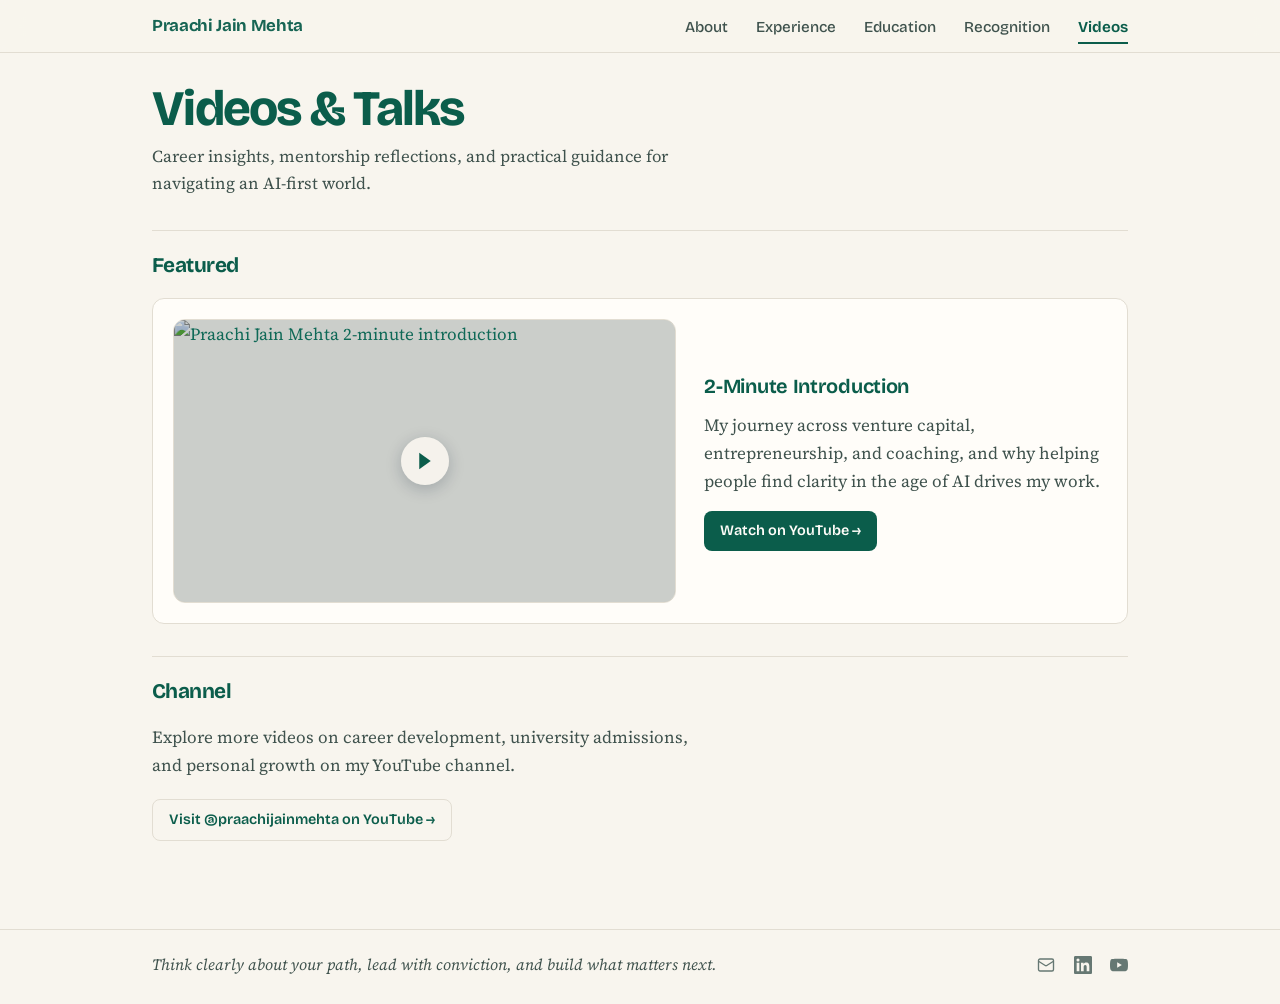
==== commit dc6c4821: "Remove duplicate name from navbar and switch color scheme to green" ====
--- a/videos.html
+++ b/videos.html
@@ -14,7 +14,7 @@
 <body>
 
   <header class="site-header">
-    <nav class="navbar container" aria-label="Primary">
+    <nav class="navbar has-brand container" aria-label="Primary">
       <a href="index.html" class="navbar-brand">Praachi Jain Mehta</a>
       <button type="button" class="nav-toggle" aria-label="Toggle navigation" aria-expanded="false">
         <span></span><span></span><span></span>
--- a/styles.css
+++ b/styles.css
@@ -1,14 +1,14 @@
 :root {
-  --ink: #0f1c33;
-  --ink-soft: #445267;
-  --ink-faint: #6c7788;
-  --line: #e4ddcf;
-  --wash: #f1ece1;
+  --ink: #162622;
+  --ink-soft: #3f524d;
+  --ink-faint: #667873;
+  --line: #e2ddd2;
+  --wash: #efece3;
   --paper: #f8f5ee;
   --surface: #fffdf9;
-  --navy: #002d72;
-  --link: #1a55b4;
-  --sky: #68ace5;
+  --navy: #0b5d4b;
+  --link: #0e7c66;
+  --sky: #4ea390;
   --display: "Bricolage Grotesque", system-ui, -apple-system, "Segoe UI", sans-serif;
   --text: "Source Serif 4", "Iowan Old Style", Georgia, serif;
   --page: 1040px;
@@ -72,7 +72,7 @@
 }
 
 ::selection {
-  background: rgba(104, 172, 229, 0.35);
+  background: rgba(14, 124, 102, 0.22);
 }
 
 .container {
@@ -100,10 +100,14 @@
 .navbar {
   display: flex;
   align-items: center;
-  justify-content: space-between;
+  justify-content: flex-end;
   padding-top: 0.6rem;
   padding-bottom: 0.6rem;
   min-height: 3.25rem;
+}
+
+.navbar.has-brand {
+  justify-content: space-between;
 }
 
 .navbar-brand {
@@ -263,11 +267,27 @@
   color: var(--ink);
 }
 
+.hero-subline {
+  display: flex;
+  flex-wrap: wrap;
+  align-items: center;
+  gap: 0.4rem 1.25rem;
+  margin: 0.9rem 0 0;
+  font-family: var(--display);
+}
+
+.hero-tagline {
+  font-size: 1.08rem;
+  font-weight: 600;
+  letter-spacing: -0.01em;
+  color: var(--ink);
+}
+
 .hero-place {
   display: inline-flex;
   align-items: center;
   gap: 0.35rem;
-  font-size: 0.9rem;
+  font-size: 0.92rem;
   color: var(--ink-faint);
 }
 
@@ -299,12 +319,12 @@
   inset: 0;
   display: grid;
   place-items: center;
-  background: rgba(15, 28, 51, 0.22);
+  background: rgba(22, 38, 34, 0.22);
   transition: background 0.2s ease;
 }
 
 .profile-card:hover .profile-play {
-  background: rgba(0, 45, 114, 0.32);
+  background: rgba(11, 93, 75, 0.32);
 }
 
 .play-circle {
@@ -544,24 +564,58 @@
   display: flex;
   align-items: center;
   justify-content: center;
-  height: 42px;
+  height: 52px;
 }
 
 .chip-logo img {
   display: block;
-  height: 36px;
+  height: 40px;
   width: auto;
-  max-width: 150px;
+  max-width: 170px;
   object-fit: contain;
   mix-blend-mode: multiply;
 }
 
-.chip-logo img.logo-bni {
-  height: 28px;
-}
-
 .chip-logo img.logo-augment {
-  height: 34px;
+  height: 38px;
+  max-width: 180px;
+}
+
+.chip-logo img.logo-ntu {
+  height: 52px;
+  max-width: 220px;
+}
+
+#recognition .chip-logo {
+  height: 70px;
+}
+
+.chip-logo img.logo-bcm {
+  height: 68px;
+  max-width: 160px;
+}
+
+.chip-logo img.logo-mckinsey {
+  height: 42px;
+  max-width: 190px;
+}
+
+.chip-logo img.logo-worldbank {
+  height: 42px;
+  max-width: 190px;
+}
+
+.initiatives-row {
+  display: grid;
+  grid-template-columns: 1fr 1fr;
+  gap: 0.75rem;
+}
+
+.featured-project-card.is-button {
+  width: 100%;
+  text-align: left;
+  cursor: pointer;
+  font: inherit;
 }
 
 .chip-wordmark {
@@ -1150,6 +1204,7 @@
   }
 
   .featured-projects,
+  .initiatives-row,
   .videos-grid {
     grid-template-columns: 1fr;
   }
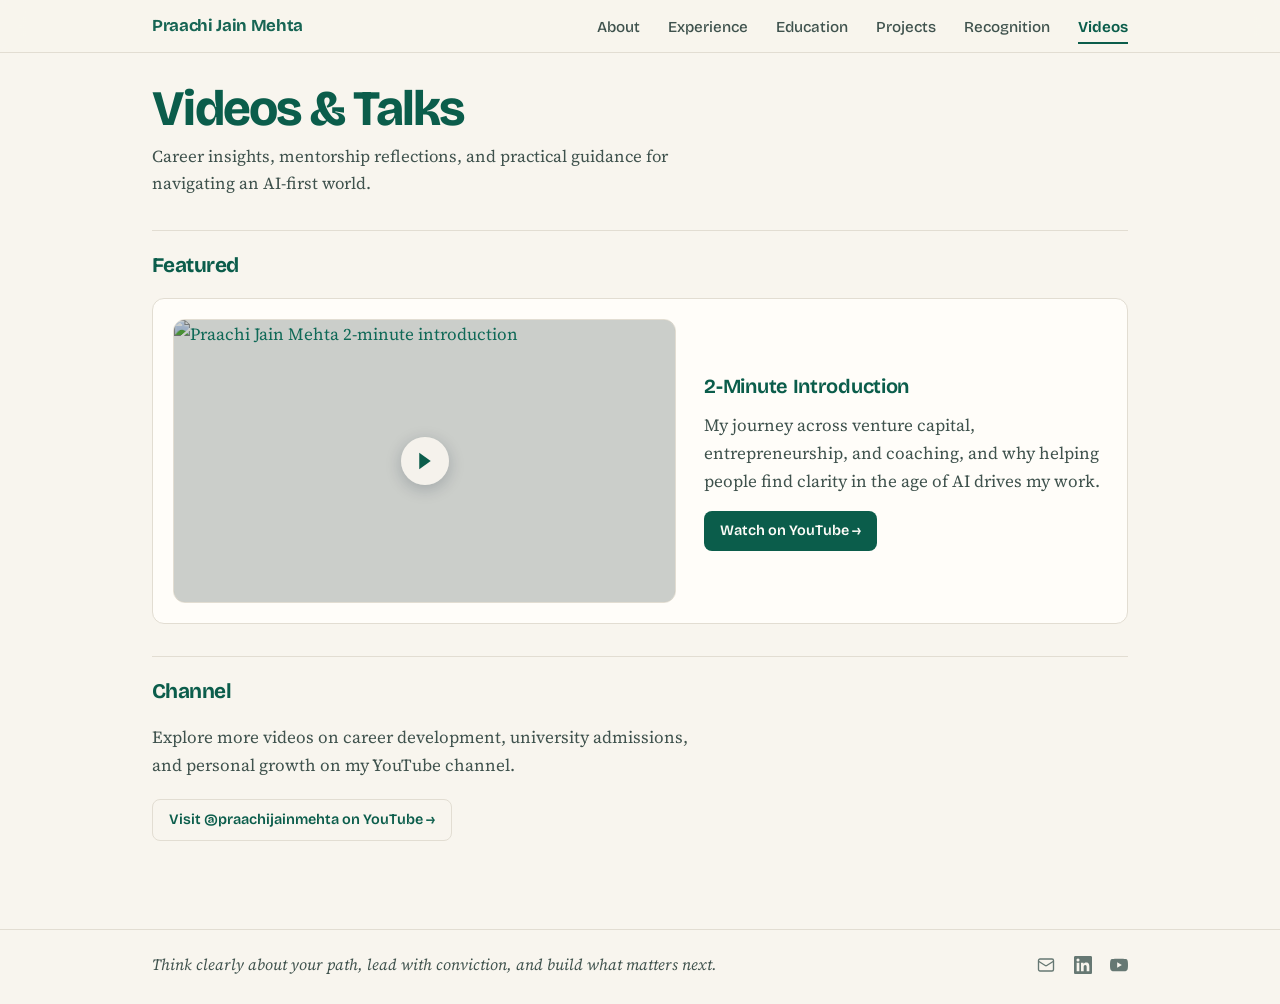
==== commit 9db9c85f: "Order sections Experience -> Education -> Projects and collapse hover cards on mouseleave" ====
--- a/videos.html
+++ b/videos.html
@@ -23,6 +23,7 @@
         <li><a class="nav-link" href="index.html#top">About</a></li>
         <li><a class="nav-link" href="index.html#experience">Experience</a></li>
         <li><a class="nav-link" href="index.html#education">Education</a></li>
+        <li><a class="nav-link" href="index.html#projects">Projects</a></li>
         <li><a class="nav-link" href="index.html#recognition">Recognition</a></li>
         <li><a class="nav-link active" href="videos.html">Videos</a></li>
       </ul>
--- a/styles.css
+++ b/styles.css
@@ -577,8 +577,17 @@
 }
 
 .chip-logo img.logo-augment {
-  height: 38px;
-  max-width: 180px;
+  height: 40px;
+  max-width: 185px;
+}
+
+#experience .chip-logo {
+  height: 66px;
+}
+
+.chip-logo img.logo-geet {
+  height: 64px;
+  max-width: 120px;
 }
 
 .chip-logo img.logo-ntu {
@@ -608,7 +617,7 @@
 .initiatives-row {
   display: grid;
   grid-template-columns: 1fr 1fr;
-  gap: 0.75rem;
+  gap: 0.85rem;
 }
 
 .featured-project-card.is-button {
@@ -616,6 +625,28 @@
   text-align: left;
   cursor: pointer;
   font: inherit;
+  display: grid;
+  grid-template-columns: 128px minmax(0, 1fr);
+  gap: 0.85rem;
+  align-items: center;
+  padding: 0.65rem 0.85rem;
+}
+
+.project-thumb {
+  display: block;
+  width: 100%;
+  aspect-ratio: 16 / 9;
+  border-radius: 7px;
+  overflow: hidden;
+  border: 1px solid var(--line);
+  background: var(--paper);
+}
+
+.project-thumb img {
+  display: block;
+  width: 100%;
+  height: 100%;
+  object-fit: cover;
 }
 
 .chip-wordmark {
